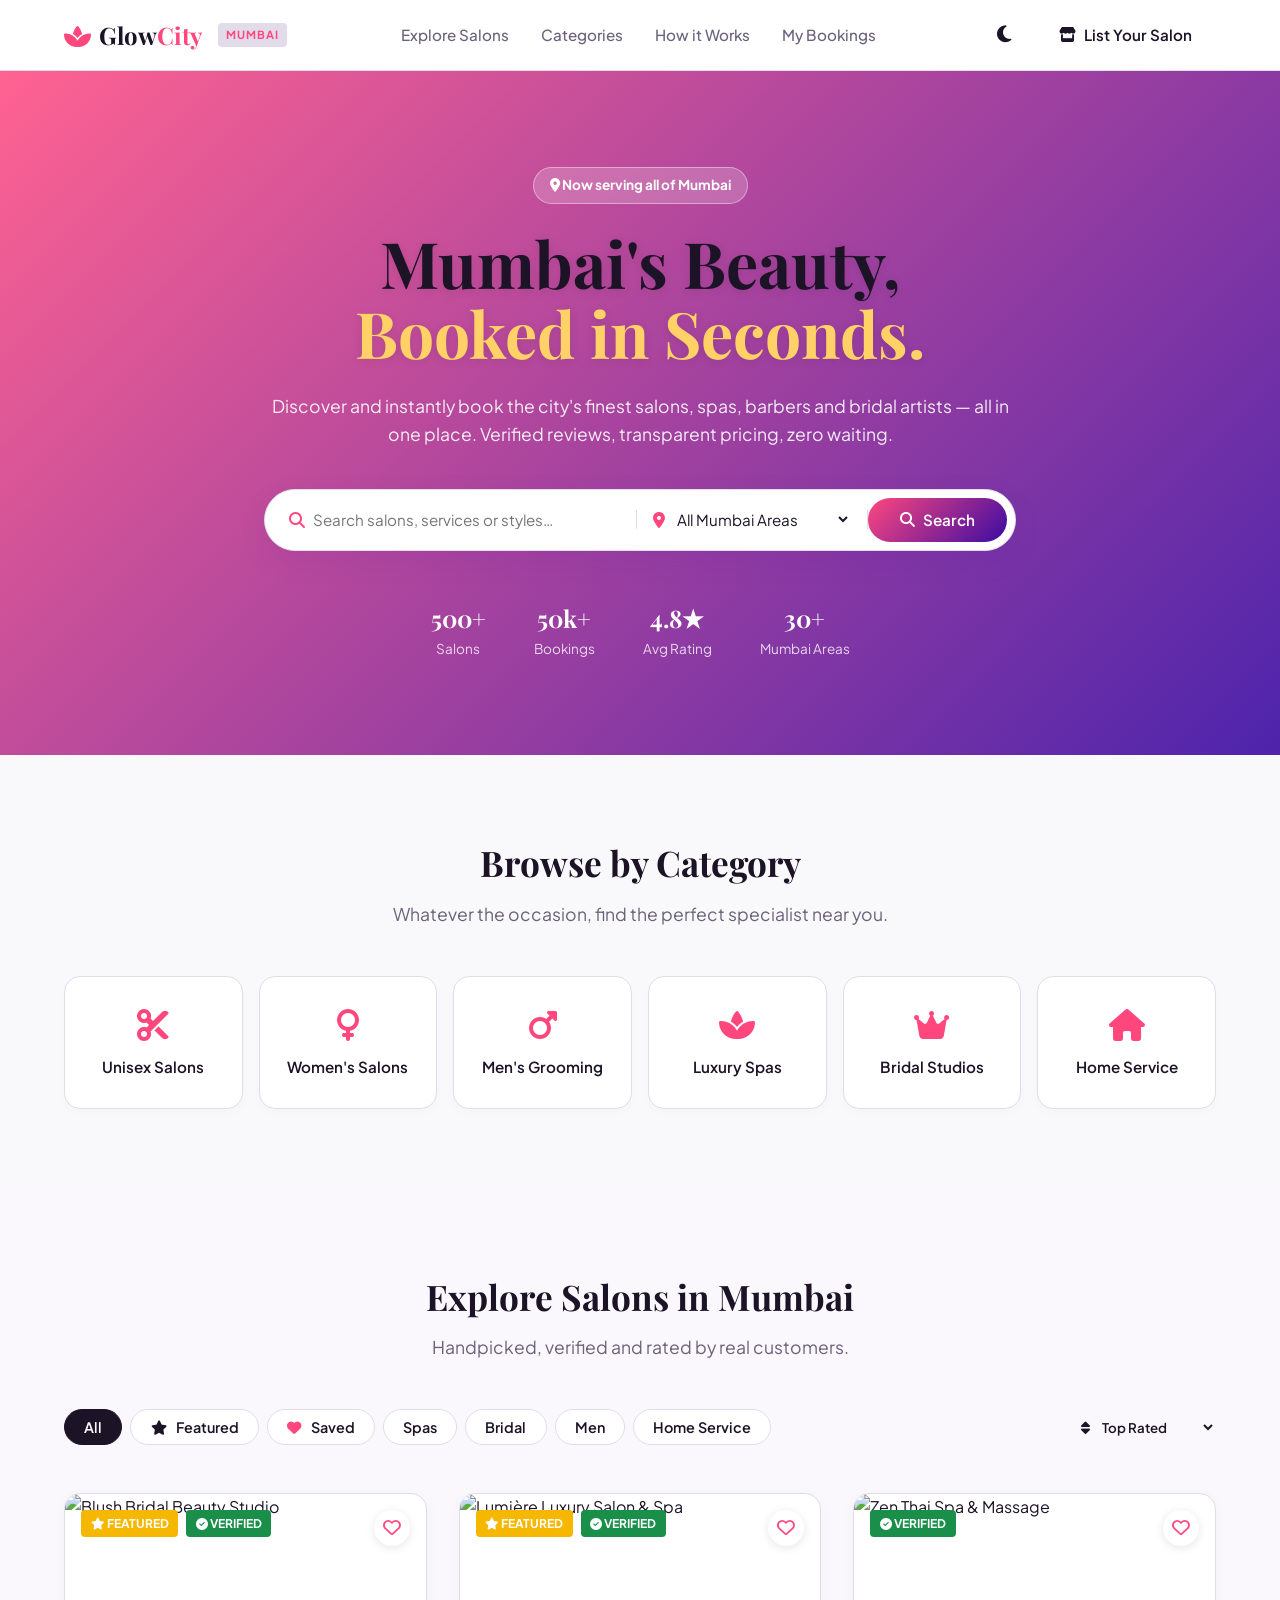
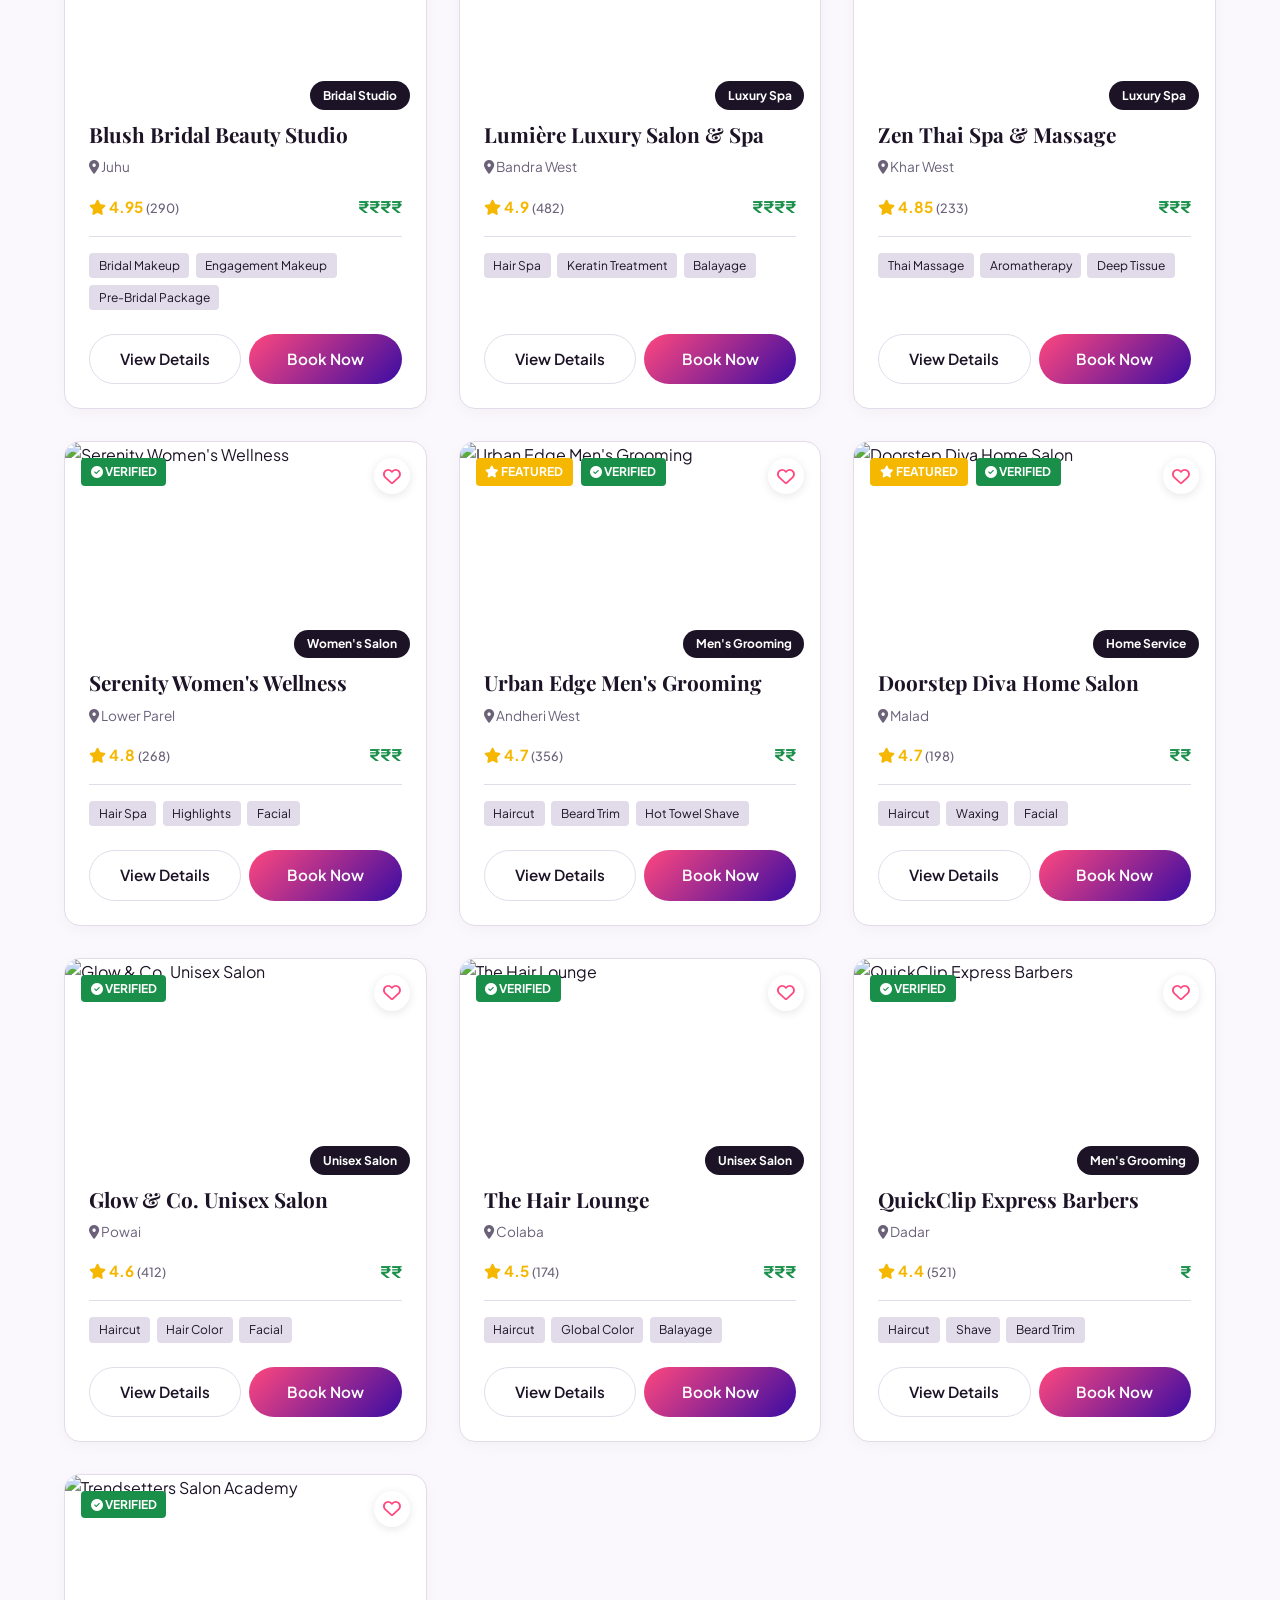
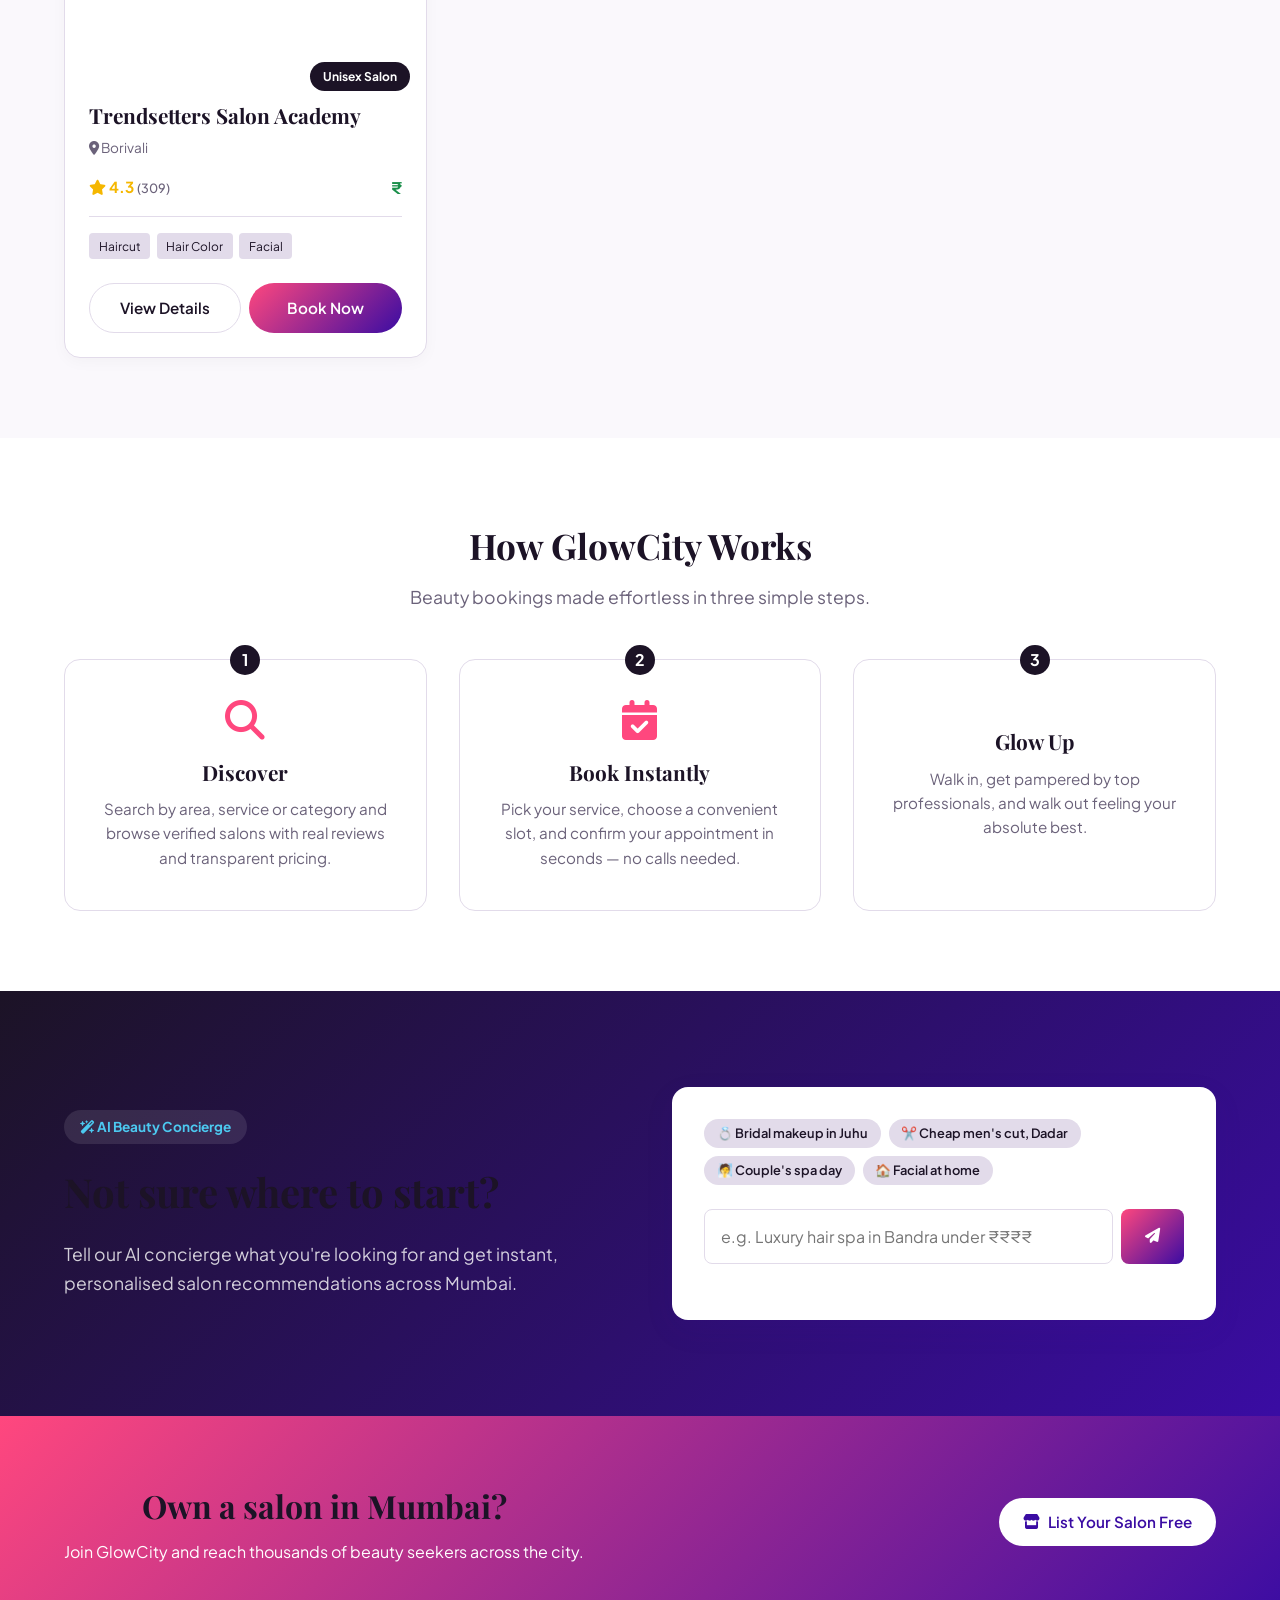
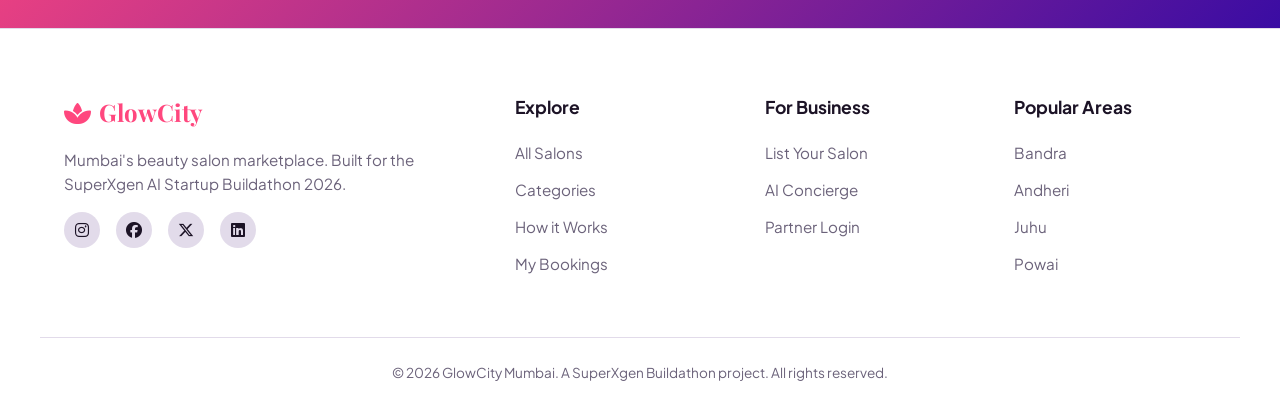
==== index.html @ b407e211 "Finalizing dark mode and layout fixes" ====
<!DOCTYPE html>
<html lang="en">
<head>
<meta charset="UTF-8">
<meta name="viewport" content="width=device-width, initial-scale=1.0">
<title>GlowCity Mumbai — Book Mumbai's Best Salons & Spas Online</title>
<meta name="description" content="GlowCity is Mumbai's premier beauty salon marketplace. Discover, compare and book top-rated salons, spas, barbers and bridal studios across the city. Instant booking, verified reviews.">
<link rel="preconnect" href="https://fonts.googleapis.com">
<link href="https://fonts.googleapis.com/css2?family=Plus+Jakarta+Sans:wght@400;500;600;700;800&family=Playfair+Display:wght@600;700&display=swap" rel="stylesheet">
<link rel="stylesheet" href="https://cdn.jsdelivr.net/npm/@fortawesome/fontawesome-free@6.5.1/css/all.min.css">
<link rel="stylesheet" href="css/style.css?v=2">
<script>
  // 1. Instantly add the dark class to the <html> tag before the body exists
  if (localStorage.getItem('glowcity_theme') === 'dark') {
    document.documentElement.classList.add('dark-mode');
  }
</script>
<style>
  /* 2. Force the background instantly and completely disable the fade animation on initial load */
  html.dark-mode, html.dark-mode body {
    background-color: #121212 !important;
    color: #f5f5f5 !important;
    transition: none !important; 
  }
</style>
</head>
<body>
<header class="site-header" id="top">
  <div class="container header-inner">
    <a href="index.html" class="brand" aria-label="GlowCity Mumbai Home">
      <span class="brand-icon"><i class="fas fa-spa"></i></span>
      <span class="brand-text">Glow<span>City</span></span>
      <span class="brand-city">Mumbai</span>
    </a>
    <nav class="main-nav" aria-label="Main navigation">
      <a href="#salons">Explore Salons</a>
      <a href="#categories">Categories</a>
      <a href="#how">How it Works</a>
      <a href="bookings.html">My Bookings</a>
    </nav>
    <div class="header-actions">
      <button id="darkModeToggle" class="btn btn-ghost" aria-label="Toggle Dark Mode" style="font-size: 1.2rem; padding: 0.5rem;">
        <i class="fas fa-moon"></i>
      </button>
      
      <a href="list-salon.html" class="btn btn-ghost"><i class="fas fa-store"></i> List Your Salon</a>
      <button class="nav-toggle" id="navToggle" aria-label="Toggle menu"><i class="fas fa-bars"></i></button>
    </div>
  </div>
  <nav class="mobile-nav" id="mobileNav" aria-label="Mobile navigation">
    <a href="#salons">Explore Salons</a>
    <a href="#categories">Categories</a>
    <a href="#how">How it Works</a>
    <a href="bookings.html">My Bookings</a>
    <a href="list-salon.html" class="mobile-cta"><i class="fas fa-store"></i> List Your Salon</a>
  </nav>
</header>

<section class="hero" id="hero-section">
  <div class="hero-overlay"></div>
  <div class="container hero-content">
    <div class="hero-badge"><i class="fas fa-location-dot"></i> Now serving all of Mumbai</div>
    <h1 class="hero-title">Mumbai's Beauty,<br><span class="accent">Booked in Seconds.</span></h1>
    <p class="hero-sub">Discover and instantly book the city's finest salons, spas, barbers and bridal artists — all in one place. Verified reviews, transparent pricing, zero waiting.</p>

    <div class="search-bar" role="search">
      <div class="search-field">
        <i class="fas fa-magnifying-glass"></i>
        <input type="text" id="searchInput" placeholder="Search salons, services or styles…" aria-label="Search">
      </div>
      <div class="search-field search-area">
        <i class="fas fa-location-dot"></i>
        <select id="areaFilter" aria-label="Filter by area">
          <option value="">All Mumbai Areas</option>
        </select>
      </div>
      <button class="btn btn-primary search-btn" id="searchBtn"><i class="fas fa-magnifying-glass"></i> Search</button>
    </div>

    <div class="hero-stats">
      <div><strong id="statSalons">500+</strong><span>Salons</span></div>
      <div><strong>50k+</strong><span>Bookings</span></div>
      <div><strong>4.8★</strong><span>Avg Rating</span></div>
      <div><strong>30+</strong><span>Mumbai Areas</span></div>
    </div>
  </div>
</section>

<section class="section" id="categories">
  <div class="container">
    <div class="section-head">
      <h2>Browse by Category</h2>
      <p>Whatever the occasion, find the perfect specialist near you.</p>
    </div>
    <div class="category-grid" id="categoryGrid">
      <button class="category-card" data-cat="Unisex Salon"><i class="fas fa-scissors"></i><span>Unisex Salons</span></button>
      <button class="category-card" data-cat="Women's Salon"><i class="fas fa-venus"></i><span>Women's Salons</span></button>
      <button class="category-card" data-cat="Men's Grooming"><i class="fas fa-mars"></i><span>Men's Grooming</span></button>
      <button class="category-card" data-cat="Luxury Spa"><i class="fas fa-spa"></i><span>Luxury Spas</span></button>
      <button class="category-card" data-cat="Bridal Studio"><i class="fas fa-crown"></i><span>Bridal Studios</span></button>
      <button class="category-card" data-cat="Home Service"><i class="fas fa-house"></i><span>Home Service</span></button>
    </div>
  </div>
</section>

<section class="section section-alt" id="salons">
  <div class="container">
    <div class="section-head">
      <h2>Explore Salons in Mumbai</h2>
      <p>Handpicked, verified and rated by real customers.</p>
    </div>

    <div class="filter-bar" id="filterBar">
      <button class="chip active" data-filter="all">All</button>
      <button class="chip" data-filter="featured"><i class="fas fa-star"></i> Featured</button>
      <button class="chip" data-filter="favorites"><i class="fas fa-heart"></i> Saved</button>
      <button class="chip" data-filter="Luxury Spa">Spas</button>
      <button class="chip" data-filter="Bridal Studio">Bridal</button>
      <button class="chip" data-filter="Men's Grooming">Men</button>
      <button class="chip" data-filter="Home Service">Home Service</button>
      <div class="sort-wrap">
        <label for="sortSelect"><i class="fas fa-sort"></i></label>
        <select id="sortSelect" aria-label="Sort salons">
          <option value="rating">Top Rated</option>
          <option value="reviews">Most Reviewed</option>
          <option value="name">Name A–Z</option>
        </select>
      </div>
    </div>

    <div class="salon-grid" id="salonGrid" aria-live="polite">
      </div>
    <div class="empty-state" id="emptyState" hidden>
      <i class="fas fa-face-frown"></i>
      <p>No salons match your search. Try a different filter.</p>
    </div>
  </div>
</section>

<section class="section" id="how">
  <div class="container">
    <div class="section-head">
      <h2>How GlowCity Works</h2>
      <p>Beauty bookings made effortless in three simple steps.</p>
    </div>
    <div class="steps-grid">
      <article class="step-card">
        <span class="step-num">1</span>
        <i class="fas fa-magnifying-glass"></i>
        <h3>Discover</h3>
        <p>Search by area, service or category and browse verified salons with real reviews and transparent pricing.</p>
      </article>
      <article class="step-card">
        <span class="step-num">2</span>
        <i class="fas fa-calendar-check"></i>
        <h3>Book Instantly</h3>
        <p>Pick your service, choose a convenient slot, and confirm your appointment in seconds — no calls needed.</p>
      </article>
      <article class="step-card">
        <span class="step-num">3</span>
        <i class="fas fa-sparkles"></i>
        <h3>Glow Up</h3>
        <p>Walk in, get pampered by top professionals, and walk out feeling your absolute best.</p>
      </article>
    </div>
  </div>
</section>

<section class="section section-ai" id="ai-concierge">
  <div class="container ai-inner">
    <div class="ai-copy">
      <span class="ai-tag"><i class="fas fa-wand-magic-sparkles"></i> AI Beauty Concierge</span>
      <h2>Not sure where to start?</h2>
      <p>Tell our AI concierge what you're looking for and get instant, personalised salon recommendations across Mumbai.</p>
    </div>
    <div class="ai-box">
      <div class="ai-chips">
        <button data-q="I need a bridal makeup artist in Juhu">💍 Bridal makeup in Juhu</button>
        <button data-q="Affordable men's haircut near Dadar">✂️ Cheap men's cut, Dadar</button>
        <button data-q="Relaxing spa for couples">🧖 Couple's spa day</button>
        <button data-q="Home salon service for facial">🏠 Facial at home</button>
      </div>
      <div class="ai-inputline">
        <input type="text" id="aiInput" placeholder="e.g. Luxury hair spa in Bandra under ₹₹₹₹">
        <button id="aiAsk" class="btn btn-primary"><i class="fas fa-paper-plane"></i></button>
      </div>
      <div class="ai-result" id="aiResult" hidden></div>
    </div>
  </div>
</section>

<section class="cta-band">
  <div class="container cta-inner">
    <div>
      <h2>Own a salon in Mumbai?</h2>
      <p>Join GlowCity and reach thousands of beauty seekers across the city.</p>
    </div>
    <a href="list-salon.html" class="btn btn-light"><i class="fas fa-store"></i> List Your Salon Free</a>
  </div>
</section>

<footer class="site-footer">
  <div class="container footer-grid">
    <div class="footer-brand">
      <a href="index.html" class="brand">
        <span class="brand-icon"><i class="fas fa-spa"></i></span>
        <span class="brand-text">Glow<span>City</span></span>
      </a>
      <p>Mumbai's beauty salon marketplace. Built for the SuperXgen AI Startup Buildathon 2026.</p>
      <div class="socials">
        <a href="#" aria-label="Instagram"><i class="fab fa-instagram"></i></a>
        <a href="#" aria-label="Facebook"><i class="fab fa-facebook"></i></a>
        <a href="#" aria-label="Twitter"><i class="fab fa-x-twitter"></i></a>
        <a href="#" aria-label="LinkedIn"><i class="fab fa-linkedin"></i></a>
      </div>
    </div>
    <div class="footer-col">
      <h4>Explore</h4>
      <a href="#salons">All Salons</a>
      <a href="#categories">Categories</a>
      <a href="#how">How it Works</a>
      <a href="bookings.html">My Bookings</a>
    </div>
    <div class="footer-col">
      <h4>For Business</h4>
      <a href="list-salon.html">List Your Salon</a>
      <a href="#ai-concierge">AI Concierge</a>
      <a href="#">Partner Login</a>
    </div>
    <div class="footer-col">
      <h4>Popular Areas</h4>
      <a href="#salons">Bandra</a>
      <a href="#salons">Andheri</a>
      <a href="#salons">Juhu</a>
      <a href="#salons">Powai</a>
    </div>
  </div>
  <div class="container footer-bottom">
    <p>© 2026 GlowCity Mumbai. A SuperXgen Buildathon project. All rights reserved.</p>
  </div>
</footer>

<button class="back-to-top" id="backToTop" aria-label="Back to top"><i class="fas fa-arrow-up"></i></button>

<script src="js/data.js"></script>
<script src="js/main.js"></script>
</body>
</html>
---- css/style.css ----
/* ============ BASE STYLES & VARIABLES ============ */
:root {
  --bg: #ffffff;
  --surface: #ffffff;
  --ink: #1c1326;
  --muted: #6b627a;
  --line: #e2dbea;
  --rose: #ff477e;
  --rose-dark: #d81b60;
  --plum: #3a0ca3;
  --plum-2: #4cc9f0;
  --gold: #f5b700;
  --radius: 16px;
  --radius-sm: 8px;
  --shadow: 0 10px 30px rgba(58,12,163,0.08);
  --grad: linear-gradient(135deg, var(--rose), var(--plum));
}

* { margin: 0; padding: 0; box-sizing: border-box; }

body {
  font-family: 'Plus Jakarta Sans', sans-serif;
  color: var(--ink);
  background-color: var(--bg);
  line-height: 1.6;
  transition: background-color 0.3s ease, color 0.3s ease;
}

a { text-decoration: none; color: inherit; }
button { font-family: inherit; border: none; background: none; cursor: pointer; }
.container { max-width: 1200px; margin: 0 auto; padding: 0 1.5rem; }

/* ============ BUTTONS & BADGES ============ */
.btn {
  display: inline-flex; align-items: center; gap: 0.5rem;
  padding: 0.75rem 1.5rem; border-radius: 999px; font-weight: 600;
  font-size: 0.95rem; transition: 0.2s;
}
.btn-primary { background: var(--grad); color: white; }
.btn-primary:hover { box-shadow: 0 4px 15px rgba(255, 71, 126, 0.3); transform: translateY(-2px); }
.btn-outline { border: 1px solid var(--line); color: var(--ink); }
.btn-outline:hover { border-color: var(--rose); color: var(--rose); }
.btn-ghost { color: var(--ink); }
.btn-ghost:hover { color: var(--rose); }
.btn-light { background: white; color: var(--plum); }

.badge {
  padding: 0.25rem 0.6rem; border-radius: 4px; font-size: 0.75rem; font-weight: 700; text-transform: uppercase;
}
.badge-featured { background: var(--gold); color: #fff; }
.badge-verified { background: #1a8f4a; color: #fff; }

/* ============ HEADER ============ */
.site-header {
  position: sticky; top: 0; background: var(--surface); z-index: 100;
  border-bottom: 1px solid var(--line);
}
.header-inner { display: flex; align-items: center; justify-content: space-between; height: 70px; }
.brand { display: flex; align-items: center; gap: 0.5rem; font-family: 'Playfair Display', serif; font-size: 1.5rem; font-weight: 700; }
.brand-icon { color: var(--rose); }
.brand span { color: var(--rose); }
.brand-city { font-family: 'Plus Jakarta Sans', sans-serif; font-size: 0.7rem; background: var(--line); padding: 0.2rem 0.5rem; border-radius: 4px; letter-spacing: 1px; text-transform: uppercase; margin-left: 0.5rem; }
.main-nav { display: flex; gap: 2rem; font-weight: 500; font-size: 0.95rem; }
.main-nav a:hover { color: var(--rose); }
.header-actions { display: flex; align-items: center; gap: 1rem; }
.nav-toggle { display: none; font-size: 1.5rem; color: var(--ink); }
.mobile-nav { display: none; flex-direction: column; background: var(--surface); padding: 1rem; border-bottom: 1px solid var(--line); position: absolute; width: 100%; top: 70px; left: 0; box-shadow: var(--shadow); }
.mobile-nav.open { display: flex; }
.mobile-nav a { padding: 1rem; border-bottom: 1px solid var(--line); font-weight: 600; }

/* ============ HERO ============ */
/* ============ HERO ============ */
.hero { 
  position: relative; 
  padding: 6rem 0; 
  text-align: center; 
  /* Your new custom background image */
  background: url('https://images.unsplash.com/photo-1633681926022-84c23e8cb2d6?w=1400&q=80') center/cover no-repeat; 
  overflow: hidden; 
  color: #ffffff; 
}

.hero-overlay { 
  position: absolute; 
  inset: 0; 
  /* The exact purple & pink gradient overlay */
  background: linear-gradient(135deg, rgba(255, 71, 126, 0.85), rgba(58, 12, 163, 0.9)); 
}

.hero-content { position: relative; z-index: 2; max-width: 800px; margin: 0 auto; }
.hero-badge { display: inline-block; background: rgba(255,255,255,0.2); color: #ffffff; padding: 0.4rem 1rem; border-radius: 999px; font-size: 0.85rem; font-weight: 700; margin-bottom: 1.5rem; border: 1px solid rgba(255,255,255,0.4); }
.hero-title { font-family: 'Playfair Display', serif; font-size: clamp(2.5rem, 5vw, 4rem); line-height: 1.1; margin-bottom: 1.5rem; text-shadow: 0 2px 10px rgba(0,0,0,0.1); }
.hero-title .accent { color: #ffd166; } /* Swapped to a soft gold to pop against purple */
.hero-sub { font-size: 1.1rem; color: rgba(255, 255, 255, 0.9); margin-bottom: 2.5rem; }

/* Search Bar */
.search-bar {
  display: flex; background: var(--bg); border: 1px solid var(--line); padding: 0.5rem; border-radius: 999px;
  box-shadow: var(--shadow); margin-bottom: 3rem; align-items: center; color: var(--ink);
}
.search-field { display: flex; align-items: center; flex: 1; padding: 0 1rem; gap: 0.5rem; border-right: 1px solid var(--line); }
.search-field i { color: var(--rose); }
.search-field input, .search-field select { width: 100%; border: none; outline: none; background: transparent; font-family: inherit; font-size: 0.95rem; color: var(--ink); }
.search-btn { border-radius: 999px; padding: 0.8rem 2rem; }
.search-area { flex: 0.6; }

.hero-stats { display: flex; justify-content: center; gap: 3rem; flex-wrap: wrap; }
.hero-stats div { display: flex; flex-direction: column; align-items: center; }
.hero-stats strong { font-size: 1.5rem; font-family: 'Playfair Display', serif; }
.hero-stats span { font-size: 0.85rem; color: rgba(255, 255, 255, 0.8); }

/* ============ SECTIONS & GRIDS ============ */
.section { padding: 5rem 0; }
.section-alt { background: #faf8fc; }
.section-head { text-align: center; margin-bottom: 3rem; }
.section-head h2 { font-family: 'Playfair Display', serif; font-size: 2.2rem; margin-bottom: 0.5rem; }
.section-head p { color: var(--muted); font-size: 1.1rem; }

/* Categories */
.category-grid { display: grid; grid-template-columns: repeat(auto-fit, minmax(150px, 1fr)); gap: 1rem; }
.category-card { background: var(--surface); border: 1px solid var(--line); padding: 2rem 1rem; border-radius: var(--radius); display: flex; flex-direction: column; align-items: center; gap: 1rem; transition: 0.2s; box-shadow: 0 4px 10px rgba(0,0,0,0.02); }
.category-card:hover { border-color: var(--rose); transform: translateY(-5px); color: var(--rose); }
.category-card i { font-size: 2rem; color: var(--rose); }
.category-card span { font-weight: 600; font-size: 0.95rem; }

/* Filter Bar */
.filter-bar { display: flex; gap: 0.5rem; overflow-x: auto; padding-bottom: 1rem; margin-bottom: 2rem; align-items: center; }
.filter-bar::-webkit-scrollbar { display: none; }
.chip { padding: 0.5rem 1.2rem; border-radius: 999px; background: var(--surface); border: 1px solid var(--line); font-size: 0.9rem; font-weight: 600; white-space: nowrap; transition: 0.2s; color: var(--ink); }
.chip:hover { border-color: var(--rose); }
.chip.active { background: var(--ink); color: #fff; border-color: var(--ink); }
.chip i { margin-right: 0.4rem; }
.chip[data-filter="favorites"] i { color: var(--rose); }
.sort-wrap { margin-left: auto; display: flex; align-items: center; gap: 0.5rem; font-size: 0.9rem; font-weight: 600; }
.sort-wrap select { border: none; background: transparent; font-family: inherit; font-weight: inherit; outline: none; cursor: pointer; color: var(--ink); }

/* Salon Cards */
.salon-grid { display: grid; grid-template-columns: repeat(auto-fill, minmax(320px, 1fr)); gap: 2rem; }
.salon-card { background: var(--surface); border: 1px solid var(--line); border-radius: var(--radius); overflow: hidden; transition: 0.3s; box-shadow: 0 4px 15px rgba(0,0,0,0.03); display: flex; flex-direction: column; }
.salon-card:hover { box-shadow: var(--shadow); transform: translateY(-5px); }
.salon-media { position: relative; height: 200px; }
.salon-media img { width: 100%; height: 100%; object-fit: cover; }
.salon-badges { position: absolute; top: 1rem; left: 1rem; display: flex; gap: 0.5rem; }
.salon-fav { position: absolute; top: 1rem; right: 1rem; background: #fff; width: 36px; height: 36px; border-radius: 50%; display: grid; place-items: center; color: var(--rose); font-size: 1.1rem; box-shadow: 0 2px 10px rgba(0,0,0,0.1); }
.salon-cat { position: absolute; bottom: -1rem; right: 1rem; background: var(--ink); color: #fff; padding: 0.3rem 0.8rem; border-radius: 999px; font-size: 0.75rem; font-weight: 700; z-index: 2; }
.salon-body { padding: 1.5rem; flex: 1; display: flex; flex-direction: column; }
.salon-name { font-family: 'Playfair Display', serif; font-size: 1.3rem; margin-bottom: 0.3rem; }
.salon-loc { color: var(--muted); font-size: 0.85rem; margin-bottom: 1rem; }
.salon-meta { display: flex; justify-content: space-between; align-items: center; padding-bottom: 1rem; border-bottom: 1px solid var(--line); margin-bottom: 1rem; }
.salon-rating { color: var(--gold); font-weight: 700; font-size: 0.95rem; }
.salon-price { font-weight: 700; color: #1a8f4a; }
.salon-services { display: flex; flex-wrap: wrap; gap: 0.4rem; margin-bottom: 1.5rem; }
.salon-services span { font-size: 0.75rem; background: var(--line); padding: 0.2rem 0.6rem; border-radius: 4px; color: var(--ink); }
.salon-foot { margin-top: auto; display: grid; grid-template-columns: 1fr 1fr; gap: 0.5rem; }

.empty-state { text-align: center; padding: 4rem 1rem; color: var(--muted); grid-column: 1 / -1; }
.empty-state i { font-size: 3rem; margin-bottom: 1rem; color: var(--line); }

/* How it Works */
.steps-grid { display: grid; grid-template-columns: repeat(auto-fit, minmax(250px, 1fr)); gap: 2rem; counter-reset: steps; }
.step-card { background: var(--surface); padding: 2.5rem 2rem; border-radius: var(--radius); text-align: center; border: 1px solid var(--line); position: relative; }
.step-num { position: absolute; top: -15px; left: 50%; transform: translateX(-50%); width: 30px; height: 30px; background: var(--ink); color: #fff; border-radius: 50%; display: grid; place-items: center; font-weight: 700; }
.step-card i { font-size: 2.5rem; color: var(--rose); margin-bottom: 1rem; }
.step-card h3 { font-family: 'Playfair Display', serif; font-size: 1.3rem; margin-bottom: 0.5rem; }
.step-card p { color: var(--muted); font-size: 0.95rem; }

/* AI Concierge */
.section-ai { background: linear-gradient(135deg, #1c1326, #3a0ca3); color: #fff; padding: 6rem 0; }
.ai-inner { display: grid; grid-template-columns: 1fr 1fr; gap: 4rem; align-items: center; }
.ai-tag { display: inline-block; background: rgba(255,255,255,0.1); padding: 0.4rem 1rem; border-radius: 999px; font-size: 0.85rem; font-weight: 700; margin-bottom: 1rem; color: var(--plum-2); }
.ai-copy h2 { font-family: 'Playfair Display', serif; font-size: 2.5rem; margin-bottom: 1rem; }
.ai-copy p { font-size: 1.1rem; color: rgba(255,255,255,0.8); }
.ai-box { background: var(--surface); padding: 2rem; border-radius: var(--radius); color: var(--ink); box-shadow: var(--shadow); }
.ai-chips { display: flex; flex-wrap: wrap; gap: 0.5rem; margin-bottom: 1.5rem; }
.ai-chips button { background: var(--line); padding: 0.4rem 0.8rem; border-radius: 999px; font-size: 0.8rem; font-weight: 600; color: var(--ink); transition: 0.2s; }
.ai-chips button:hover { background: var(--rose); color: #fff; }
.ai-inputline { display: flex; gap: 0.5rem; margin-bottom: 1.5rem; }
.ai-inputline input { flex: 1; padding: 1rem; border: 1px solid var(--line); border-radius: var(--radius-sm); font-family: inherit; font-size: 1rem; outline: none; background: var(--bg); color: var(--ink); }
.ai-inputline input:focus { border-color: var(--rose); }
.ai-inputline button { padding: 0 1.5rem; border-radius: var(--radius-sm); }
.ai-result { background: #f8f9fa; border: 1px solid var(--line); border-radius: var(--radius-sm); padding: 1rem; }
.ai-result h4 { color: var(--plum); margin-bottom: 1rem; font-size: 0.95rem; }
.ai-rec { display: flex; gap: 1rem; align-items: center; padding: 0.8rem 0; border-bottom: 1px solid var(--line); }
.ai-rec:last-child { border: none; padding-bottom: 0; }
.ai-rec img { width: 50px; height: 50px; border-radius: 8px; object-fit: cover; }
.ai-rec-info { flex: 1; display: flex; flex-direction: column; }
.ai-rec-info strong { font-size: 0.95rem; }
.ai-rec-info small { color: var(--muted); font-size: 0.8rem; }
.ai-rec a { font-size: 0.85rem; font-weight: 700; color: var(--rose); }

/* CTA Band & Footer */
.cta-band { background: var(--grad); padding: 4rem 0; color: #fff; text-align: center; }
.cta-inner { display: flex; flex-wrap: wrap; justify-content: space-between; align-items: center; gap: 2rem; }
.cta-inner h2 { font-family: 'Playfair Display', serif; font-size: 2rem; margin-bottom: 0.5rem; }
.site-footer { background: var(--surface); padding-top: 4rem; border-top: 1px solid var(--line); }
.footer-grid { display: grid; grid-template-columns: 2fr 1fr 1fr 1fr; gap: 3rem; margin-bottom: 3rem; }
.footer-brand p { color: var(--muted); margin: 1rem 0; font-size: 0.95rem; }
.socials { display: flex; gap: 1rem; }
.socials a { width: 36px; height: 36px; background: var(--line); display: grid; place-items: center; border-radius: 50%; color: var(--ink); transition: 0.2s; }
.socials a:hover { background: var(--rose); color: #fff; }
.footer-col h4 { font-size: 1.1rem; margin-bottom: 1.2rem; }
.footer-col a { display: block; color: var(--muted); margin-bottom: 0.8rem; font-size: 0.95rem; transition: 0.2s; }
.footer-col a:hover { color: var(--rose); transform: translateX(5px); }
.footer-bottom { padding: 1.5rem 0; border-top: 1px solid var(--line); text-align: center; color: var(--muted); font-size: 0.85rem; }

.back-to-top { position: fixed; bottom: 2rem; right: 2rem; width: 45px; height: 45px; background: var(--ink); color: #fff; border-radius: 50%; display: grid; place-items: center; z-index: 99; opacity: 0; pointer-events: none; transition: 0.3s; transform: translateY(20px); }
.back-to-top.show { opacity: 1; pointer-events: auto; transform: translateY(0); }

/* Responsive */
@media (max-width: 900px) {
  .search-bar { flex-direction: column; border-radius: var(--radius); padding: 1rem; gap: 1rem; }
  .search-field { border-right: none; border-bottom: 1px solid var(--line); padding-bottom: 1rem; width: 100%; }
  .search-btn { width: 100%; }
  .ai-inner { grid-template-columns: 1fr; }
  .footer-grid { grid-template-columns: 1fr 1fr; }
}
@media (max-width: 768px) {
  .main-nav { display: none; }
  .nav-toggle { display: block; }
  .header-actions .btn-ghost:not(#darkModeToggle) { display: none; }
  .footer-grid { grid-template-columns: 1fr; }
}

/* ============ DARK MODE THEME ============ */
body.dark-mode {
  --bg: #121212;
  --surface: #1e1e1e;
  --ink: #f5f5f5;
  --muted: #a0a0a0;
  --line: #333333;
  background-color: var(--bg);
  color: var(--ink);
}

body.dark-mode .detail-card,
body.dark-mode .booking-card,
body.dark-mode .salon-card,
body.dark-mode .modal-card,
body.dark-mode .step-card,
body.dark-mode .category-card {
  background-color: var(--surface);
  border-color: var(--line);
}

body.dark-mode .site-header {
  background-color: var(--bg);
  border-bottom: 1px solid var(--line);
}

body.dark-mode input,
body.dark-mode select,
body.dark-mode textarea {
  background-color: #2a2a2a;
  color: #fff;
  border-color: var(--line);
}

body.dark-mode .chip {
  background-color: #2a2a2a;
  color: #e0e0e0;
}

body.dark-mode .site-footer {
  background-color: #0d0d0d;
  border-top: 1px solid var(--line);
}

body.dark-mode .ai-result {
  background-color: #2a2a2a;
}

/* Keep search bar inputs transparent in dark mode */
body.dark-mode .search-bar input,
body.dark-mode .search-bar select {
  background-color: transparent;
}

/* Fix Category Cards text color in dark mode */
body.dark-mode .category-card {
  color: var(--ink);
}

body.dark-mode .category-card:hover {
  color: var(--rose); /* Keeps your awesome pink hover effect! */
}

/* Fix the bright white background on the alternating section */
body.dark-mode .section-alt {
  background-color: #161616; 
}

/* =========================================
   DARK MODE FIXES FOR NUMBERS & BOOKING CARDS
   ========================================= */

/* 1. Fix the step numbers in "How it Works" */
body.dark-mode .step-num {
  color: #121212 !important; /* Forces the number to be dark so it is visible on the light circle */
}

/* 2. Force all cards on the Bookings and Salon pages to turn dark */
body.dark-mode .stat-card,
body.dark-mode .booking-card,
body.dark-mode .detail-card,
body.dark-mode .form-card,
body.dark-mode .review-card,
body.dark-mode .modal-content {
  background-color: #1e1e1e !important;
  border-color: #333333 !important;
  color: #f5f5f5 !important;
}

/* 3. Ensure all headings and text inside those cards are clearly visible */
body.dark-mode .stat-card h3,
body.dark-mode .stat-card strong,
body.dark-mode .booking-card h3,
body.dark-mode .booking-card p,
body.dark-mode .detail-card h2,
body.dark-mode .detail-card h3 {
  color: #ffffff !important;
}

/* =========================================
   BULLETPROOF DARK MODE FOR ALL CARDS
   ========================================= */
body.dark-mode .stat-card,
body.dark-mode .booking-card,
body.dark-mode .booking-item,
body.dark-mode .dashboard-card,
body.dark-mode .detail-card,
body.dark-mode .salon-card {
  background-color: #1e1e1e !important;
  border-color: #333333 !important;
  color: #ffffff !important;
}

/* Force all text inside those cards to be white */
body.dark-mode .stat-card *,
body.dark-mode .booking-card *,
body.dark-mode .booking-item *,
body.dark-mode .dashboard-card * {
  color: #ffffff !important;
}

/* Fix the text color inside the circular numbers on the Homepage */
body.dark-mode .step-num {
  background-color: #f5f5f5 !important;
  color: #121212 !important;
}

/* Perfectly center text and icons inside salon card buttons */
.salon-foot .btn {
  justify-content: center;
  text-align: center;
  width: 100%; /* Ensures they fill their halves of the grid evenly */
}

/* =========================================
   BULLETPROOF LIGHT MODE TEXT COLORS
   ========================================= */
/* Forces all primary text back to dark purple/black when dark mode is OFF */
body:not(.dark-mode) .site-header a,
body:not(.dark-mode) .site-header .brand-text,
body:not(.dark-mode) .salon-name,
body:not(.dark-mode) .section-head h2,
body:not(.dark-mode) .category-card span,
body:not(.dark-mode) .stat-card h3,
body:not(.dark-mode) h1,
body:not(.dark-mode) h2,
body:not(.dark-mode) h3 {
  color: #1c1326 !important;
}

/* Forces secondary text and locations back to grey when dark mode is OFF */
body:not(.dark-mode) .salon-loc,
body:not(.dark-mode) .section-head p,
body:not(.dark-mode) .main-nav a,
body:not(.dark-mode) .stat-card p,
body:not(.dark-mode) .booking-meta {
  color: #6b627a !important;
}

/* Restores the pink hover effect for the header in light mode */
body:not(.dark-mode) .main-nav a:hover {
  color: #ff477e !important;
}
/* =========================================
   DARK MODE HOVER & SELECTION FIXES (CORRECTED)
   ========================================= */

/* 1. Category Cards on Homepage */
body.dark-mode .category-card span,
body.dark-mode .category-card i {
  color: #f5f5f5 !important;
}
body.dark-mode .category-card:hover span,
body.dark-mode .category-card:hover i {
  color: #ff477e !important;
}

/* 2. Services Offered (.svc-item) on Salon Page */
body.dark-mode .svc-item {
  color: #f5f5f5; /* Default white text */
}
body.dark-mode .svc-item:hover,
body.dark-mode .svc-item:hover i {
  color: #ff477e !important; /* Turns pink when hovered */
}

/* 3. Time Slots (.slot) on Booking Form */
body.dark-mode .slot {
  color: #f5f5f5;
}
body.dark-mode .slot:hover,
body.dark-mode .slot.active {
  color: #ff477e !important; /* Turns pink on hover or when selected */
  border-color: #ff477e !important;
}
/* =========================================
   LIGHT MODE FIX FOR SERVICES & TIME SLOTS
   ========================================= */
/* 1. Force text to be dark when Dark Mode is OFF */
body:not(.dark-mode) .svc-item,
body:not(.dark-mode) .slot,
body:not(.dark-mode) .amenity-list span {
  color: #1c1326 !important; 
}

/* 2. Keep the pink hover/active effects working in Light Mode */
body:not(.dark-mode) .svc-item:hover,
body:not(.dark-mode) .svc-item:hover i,
body:not(.dark-mode) .slot:hover,
body:not(.dark-mode) .slot.active {
  color: #ff477e !important;
  border-color: #ff477e !important;
}

/* =========================================
   LIGHT MODE BACKGROUND FIX
   ========================================= */
/* Forces hardcoded dark sections to become light when Dark Mode is OFF */
body:not(.dark-mode) .bg-dark,
body:not(.dark-mode) #categories {
  background-color: #f9f9fb !important; /* A clean, soft light grey */
}

/* =========================================
   LIGHT MODE FIX: BOOKINGS DASHBOARD
   ========================================= */
/* Force light background when dark mode is OFF */
body:not(.dark-mode) .section.bg-light,
body:not(.dark-mode) .dashboard-container {
  background-color: #f9f9fb !important;
}

/* Force stat cards to light background */
body:not(.dark-mode) .stat-box {
  background-color: #ffffff !important;
  border: 1px solid #e0e0e0 !important;
}

/* Force booking items to light background */
body:not(.dark-mode) .booking-item {
  background-color: #ffffff !important;
  border: 1px solid #e0e0e0 !important;
}

/* Force dark text for readability in Light Mode */
body:not(.dark-mode) .dashboard-header h1,
body:not(.dark-mode) .stat-box h2,
body:not(.dark-mode) .booking-info h3,
body:not(.dark-mode) .list-header h2 {
  color: #1c1326 !important;
}
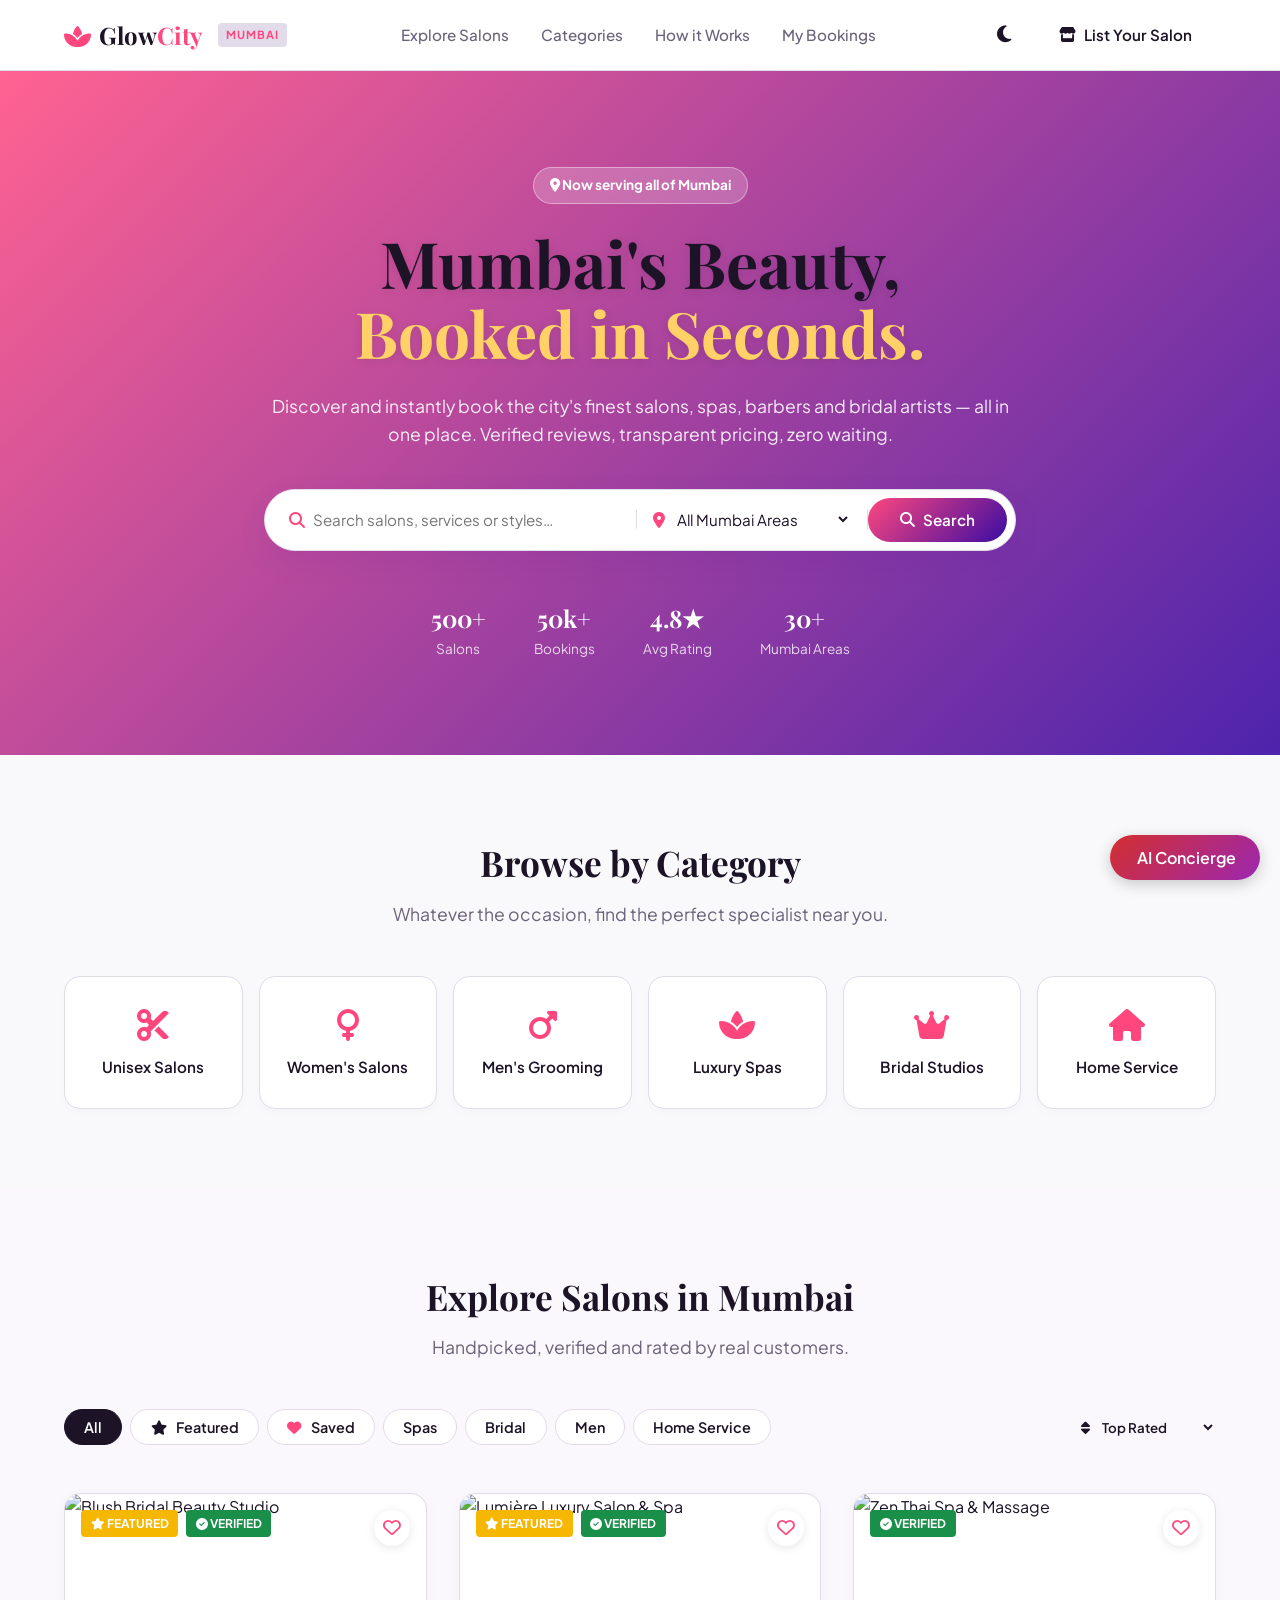
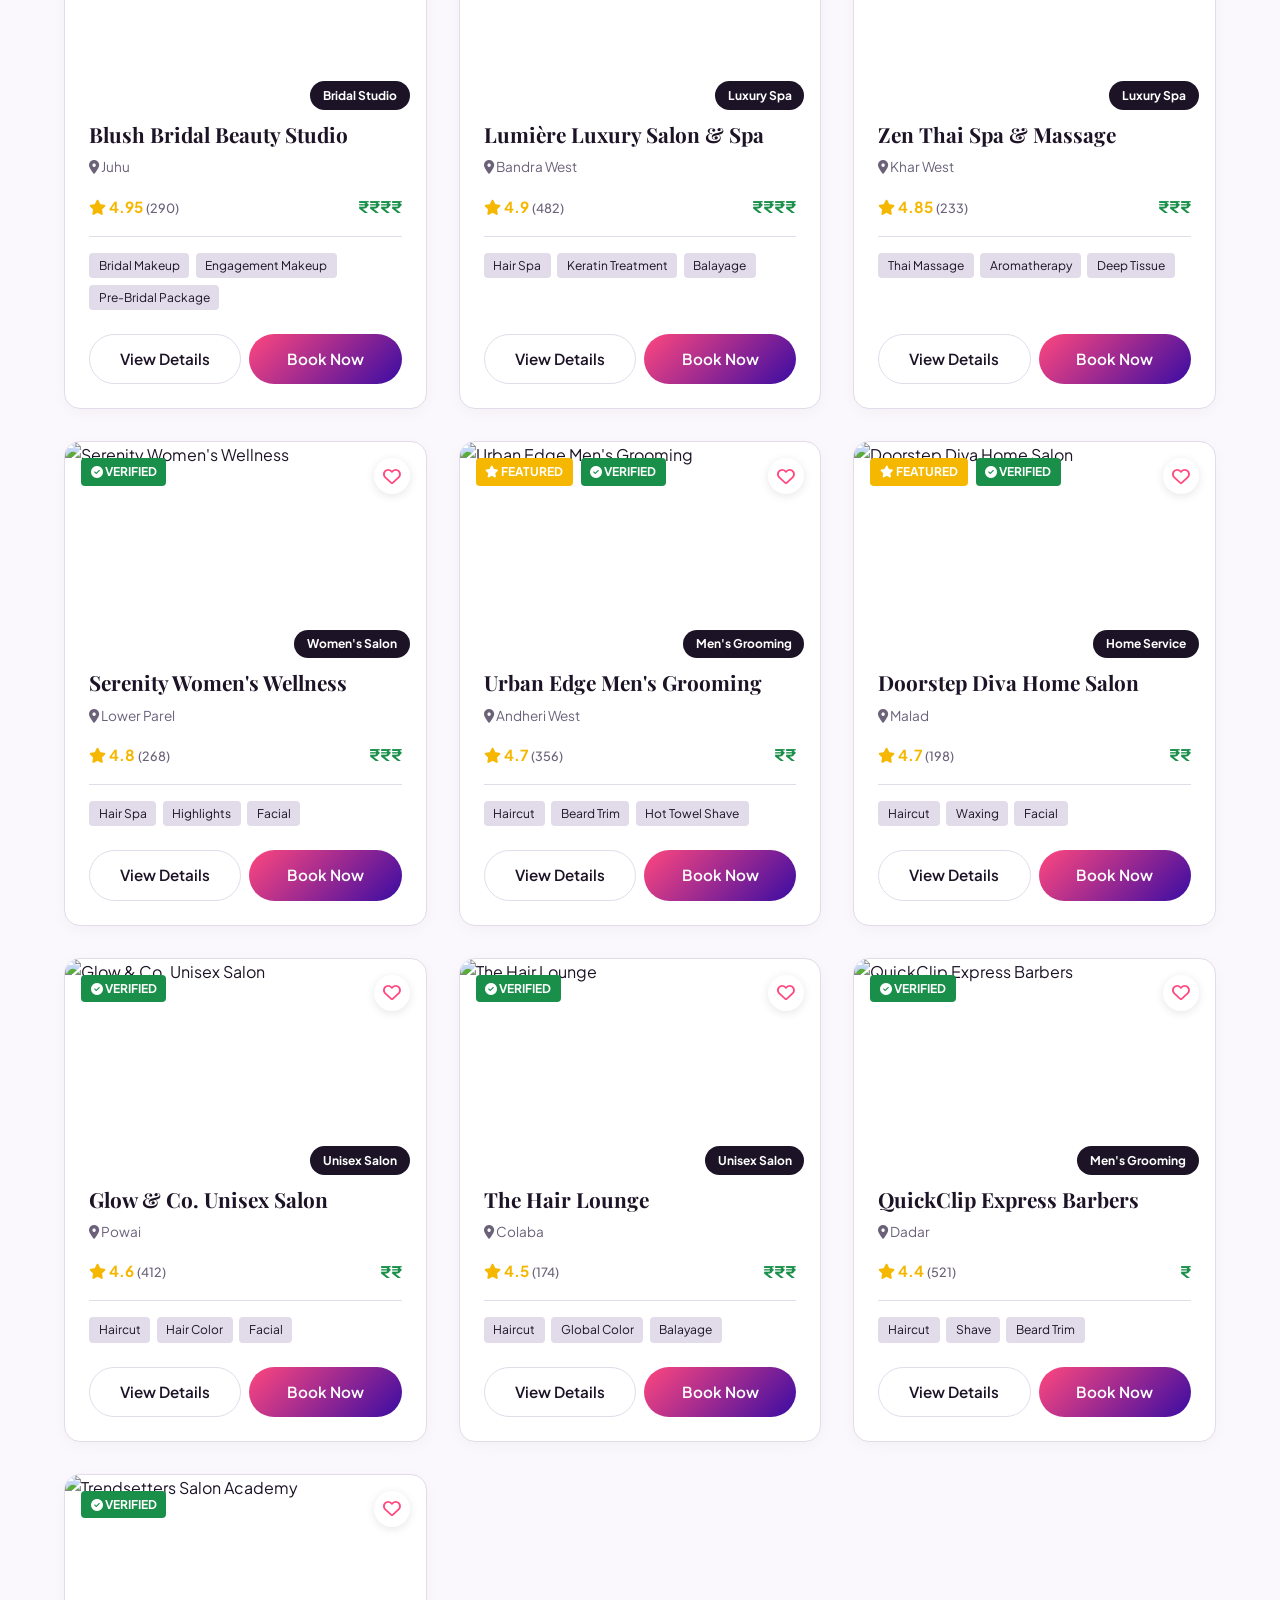
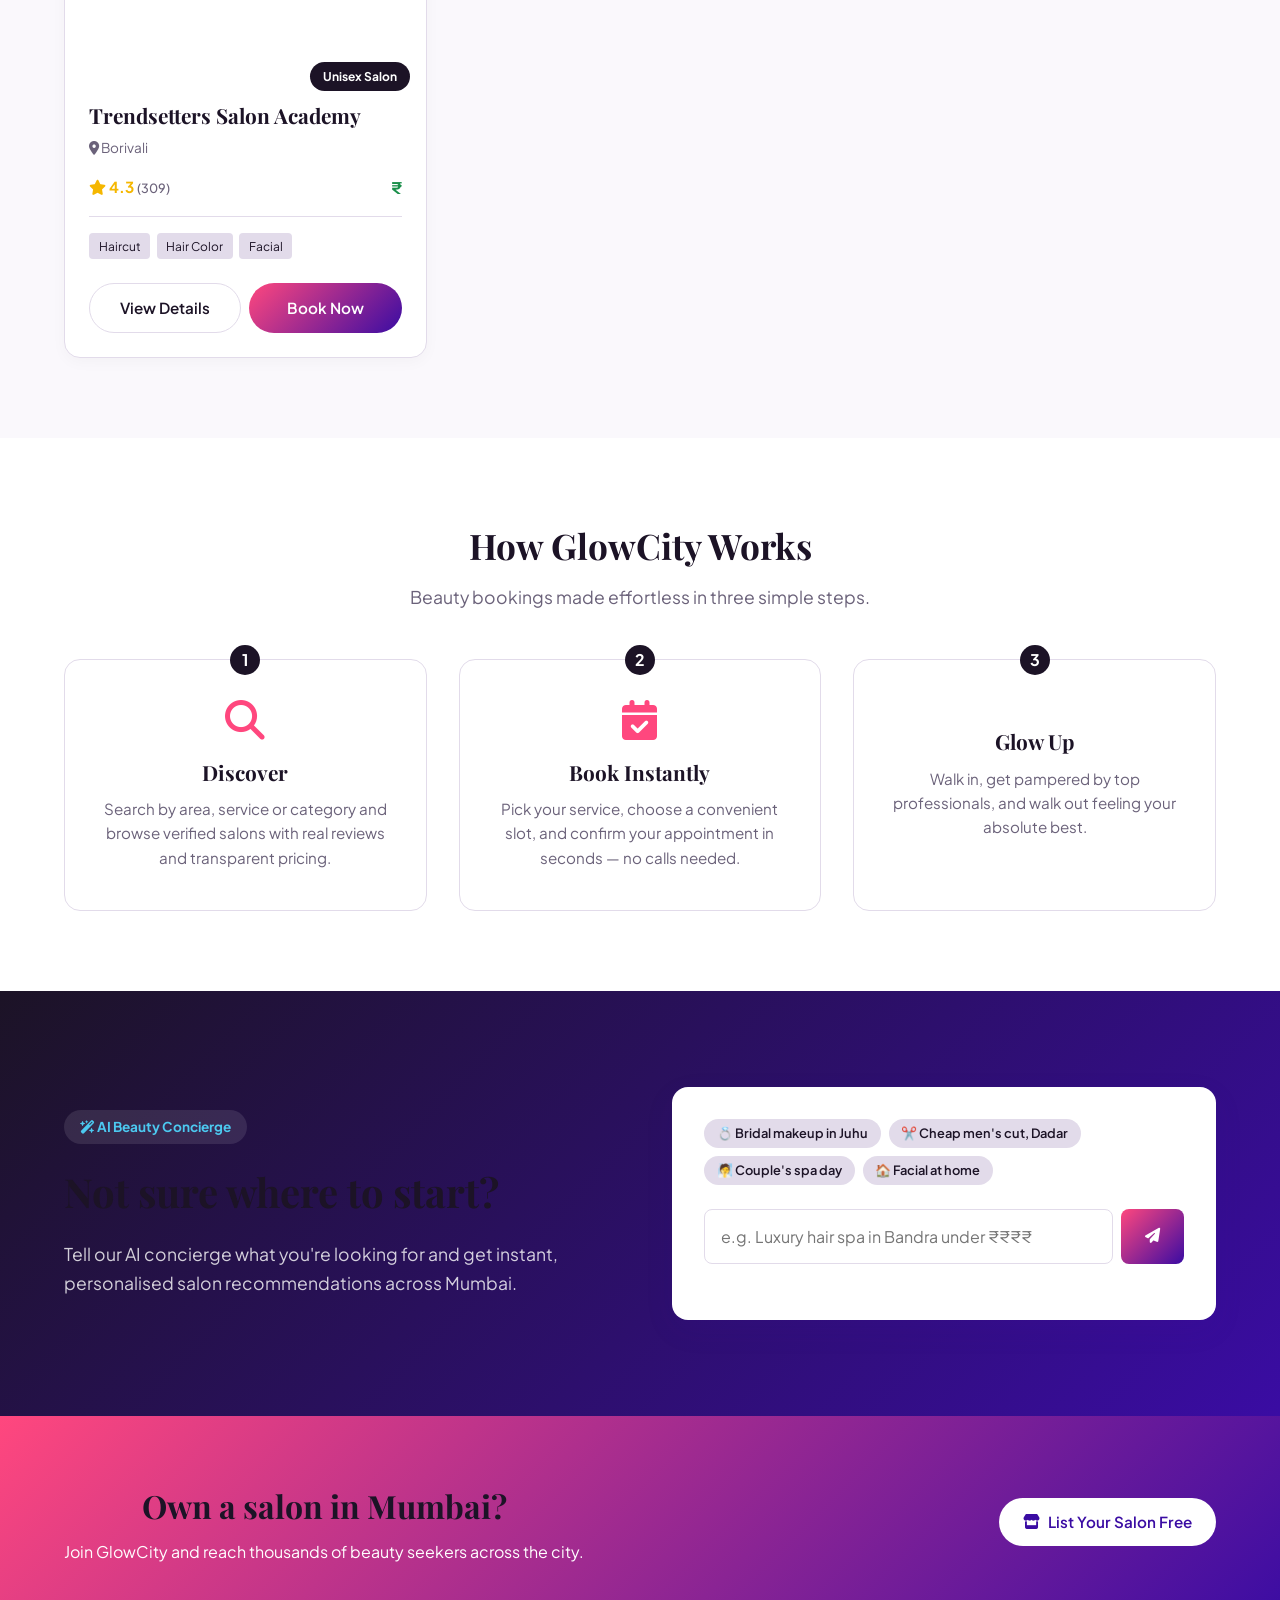
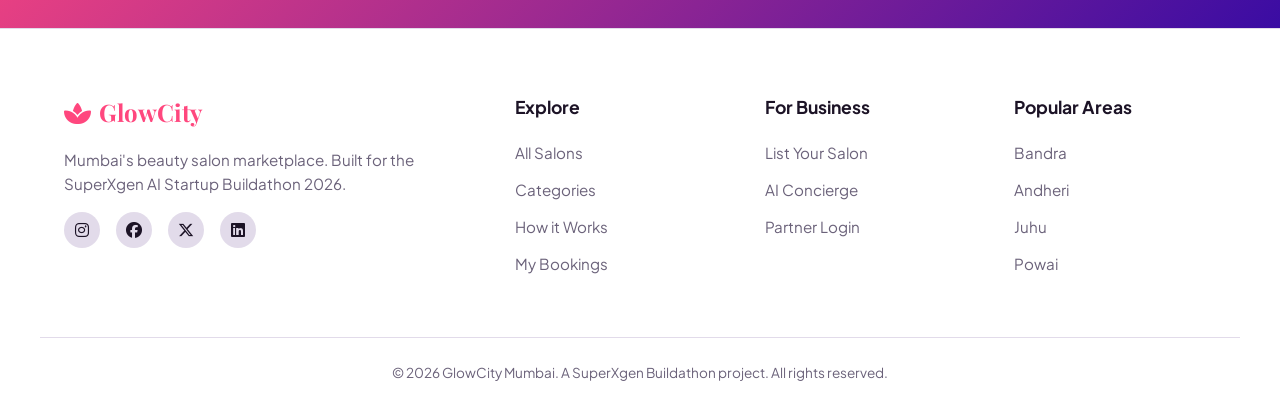
==== commit b0fc50f9: "Final UI adjustments and Gemini AI Concierge integration" ====
--- a/index.html
+++ b/index.html
@@ -244,5 +244,52 @@
 
 <script src="js/data.js"></script>
 <script src="js/main.js"></script>
+<div id="ai-widget" class="ai-widget">
+  <button id="ai-toggle" class="ai-toggle-btn">
+    <i class="fas fa-sparkles"></i> AI Concierge
+  </button>
+  
+  <div id="ai-chat-box" class="ai-chat-box" hidden>
+    <div class="ai-header">
+      <h4><i class="fas fa-magic"></i> GlowCity AI</h4>
+      <button id="ai-close"><i class="fas fa-times"></i></button>
+    </div>
+    <div class="ai-messages" id="ai-messages">
+      <div class="msg ai-msg">Hi! I'm your Mumbai Beauty Concierge. Looking for a salon recommendation or skincare advice?</div>
+    </div>
+    <div class="ai-input-area">
+      <input type="text" id="ai-input" placeholder="Ask me anything...">
+      <button id="ai-send"><i class="fas fa-paper-plane"></i></button>
+    </div>
+  </div>
+</div>
+
+<style>
+/* AI Widget Styling */
+.ai-widget { position: fixed; bottom: 20px; right: 20px; z-index: 1000; font-family: 'Plus Jakarta Sans', sans-serif; }
+.ai-toggle-btn { background: linear-gradient(135deg, #d32f2f, #9c27b0); color: white; border: none; padding: 12px 24px; border-radius: 50px; font-weight: 600; cursor: pointer; box-shadow: 0 4px 15px rgba(0,0,0,0.2); font-size: 1rem; transition: transform 0.2s; }
+.ai-toggle-btn:hover { transform: scale(1.05); }
+.ai-chat-box { width: 320px; background: white; border-radius: 12px; box-shadow: 0 10px 30px rgba(0,0,0,0.15); overflow: hidden; display: flex; flex-direction: column; margin-bottom: 15px; position: absolute; bottom: 50px; right: 0; }
+.ai-chat-box[hidden] { display: none; }
+.ai-header { background: #121212; color: white; padding: 15px; display: flex; justify-content: space-between; align-items: center; }
+.ai-header h4 { margin: 0; font-size: 1rem; font-family: 'Playfair Display', serif; }
+.ai-header button { background: none; border: none; color: white; cursor: pointer; }
+.ai-messages { height: 250px; padding: 15px; overflow-y: auto; background: #f9f9f9; display: flex; flex-direction: column; gap: 10px; }
+.msg { max-width: 80%; padding: 10px 14px; border-radius: 8px; font-size: 0.85rem; line-height: 1.4; }
+.ai-msg { background: #e3f2fd; color: #0d47a1; align-self: flex-start; border-bottom-left-radius: 0; }
+.user-msg { background: #121212; color: white; align-self: flex-end; border-bottom-right-radius: 0; }
+.ai-input-area { display: flex; padding: 10px; background: white; border-top: 1px solid #eee; }
+.ai-input-area input { flex: 1; border: 1px solid #ddd; padding: 10px; border-radius: 20px; outline: none; font-size: 0.85rem; }
+.ai-input-area button { background: none; border: none; color: #d32f2f; font-size: 1.2rem; margin-left: 10px; cursor: pointer; }
+
+/* Dark mode overrides for AI widget */
+body.dark-mode .ai-chat-box { background: #1e1e1e; }
+body.dark-mode .ai-header { background: #000; }
+body.dark-mode .ai-messages { background: #121212; }
+body.dark-mode .ai-msg { background: #2c2c2c; color: #f5f5f5; }
+body.dark-mode .user-msg { background: #9c27b0; color: white; }
+body.dark-mode .ai-input-area { background: #1e1e1e; border-top-color: #333; }
+body.dark-mode .ai-input-area input { background: #2c2c2c; color: white; border-color: #444; }
+</style>
 </body>
 </html>
--- a/css/style.css
+++ b/css/style.css
@@ -203,7 +203,7 @@
 .footer-col a:hover { color: var(--rose); transform: translateX(5px); }
 .footer-bottom { padding: 1.5rem 0; border-top: 1px solid var(--line); text-align: center; color: var(--muted); font-size: 0.85rem; }
 
-.back-to-top { position: fixed; bottom: 2rem; right: 2rem; width: 45px; height: 45px; background: var(--ink); color: #fff; border-radius: 50%; display: grid; place-items: center; z-index: 99; opacity: 0; pointer-events: none; transition: 0.3s; transform: translateY(20px); }
+.back-to-top { position: fixed; bottom: 5.5rem; right: 2rem; width: 45px; height: 45px; background: var(--ink); color: #fff; border-radius: 50%; display: grid; place-items: center; z-index: 99; opacity: 0; pointer-events: none; transition: 0.3s; transform: translateY(20px); }
 .back-to-top.show { opacity: 1; pointer-events: auto; transform: translateY(0); }
 
 /* Responsive */
@@ -471,4 +471,9 @@
 body:not(.dark-mode) .booking-info h3,
 body:not(.dark-mode) .list-header h2 {
   color: #1c1326 !important;
+}
+
+/* Fix the Go Up arrow visibility in dark mode */
+body.dark-mode .back-to-top {
+  color: #121212 !important; /* Forces the arrow icon to be dark */
 }
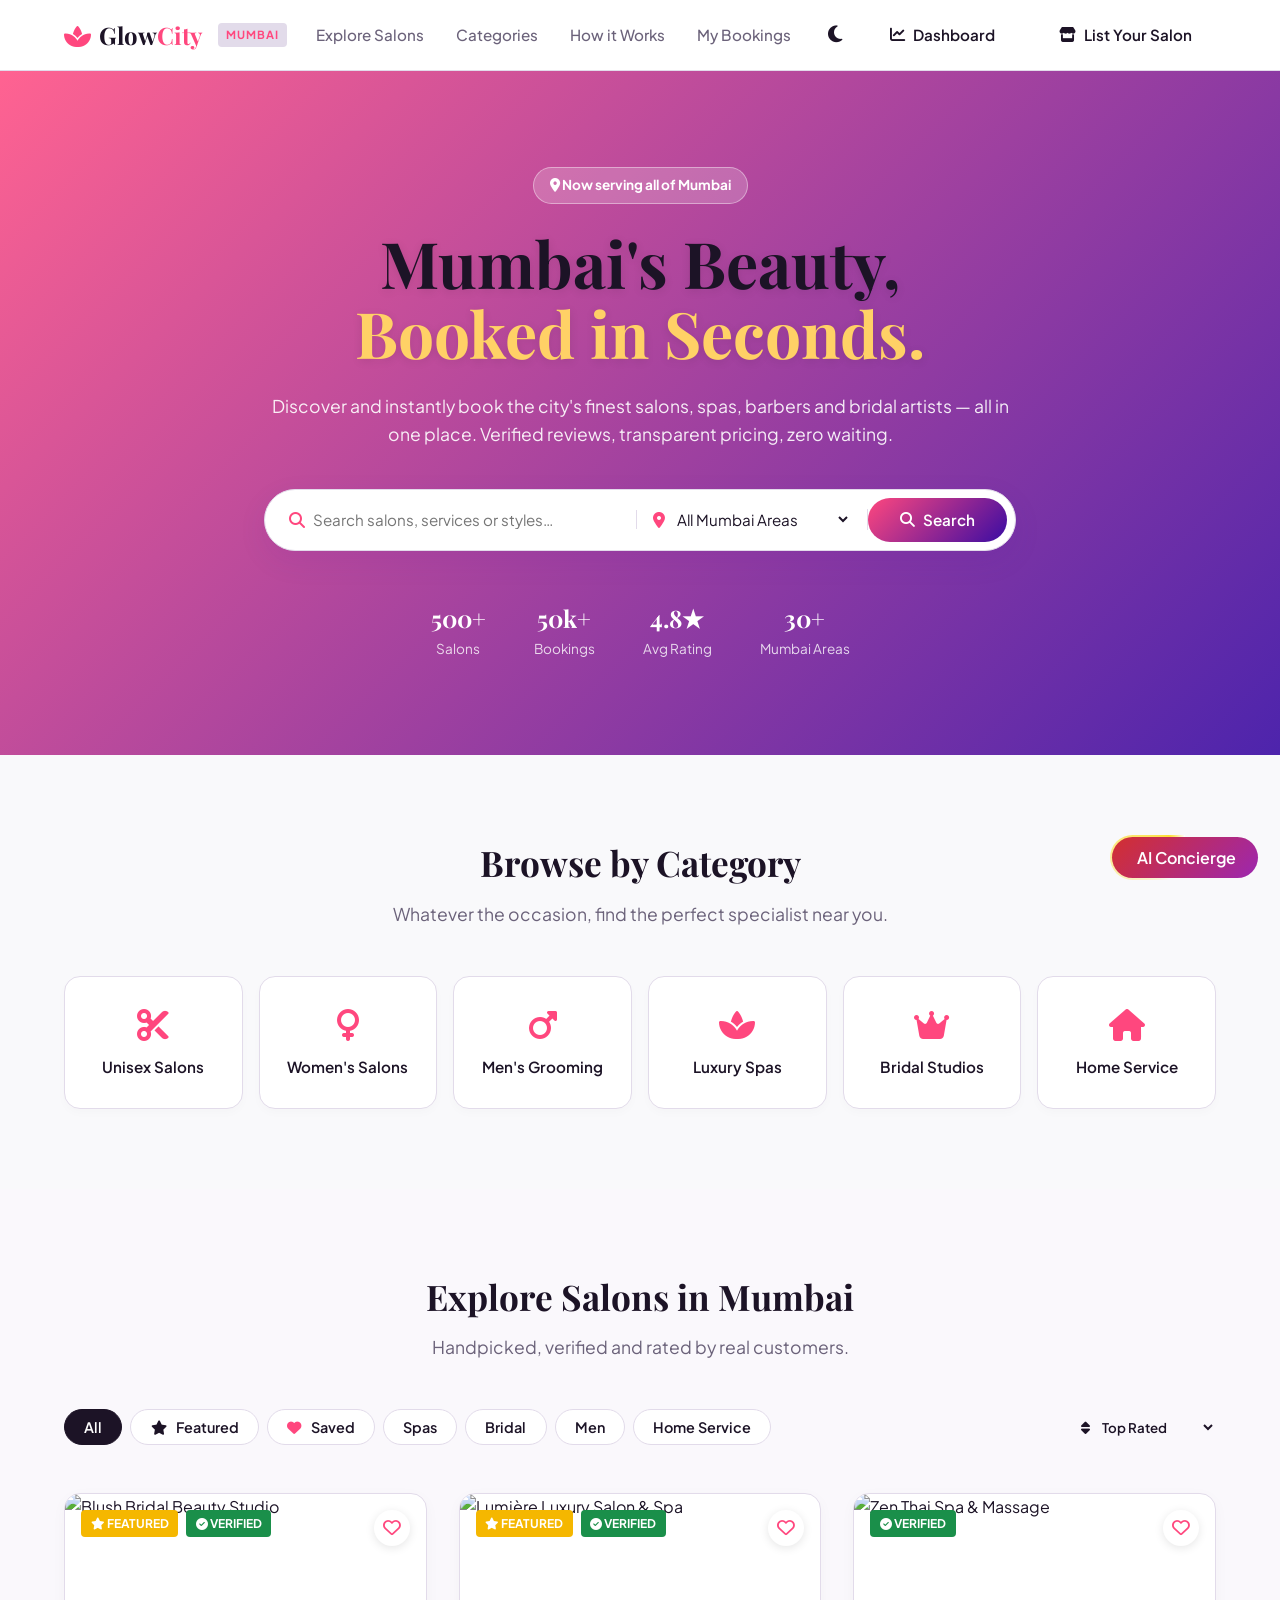
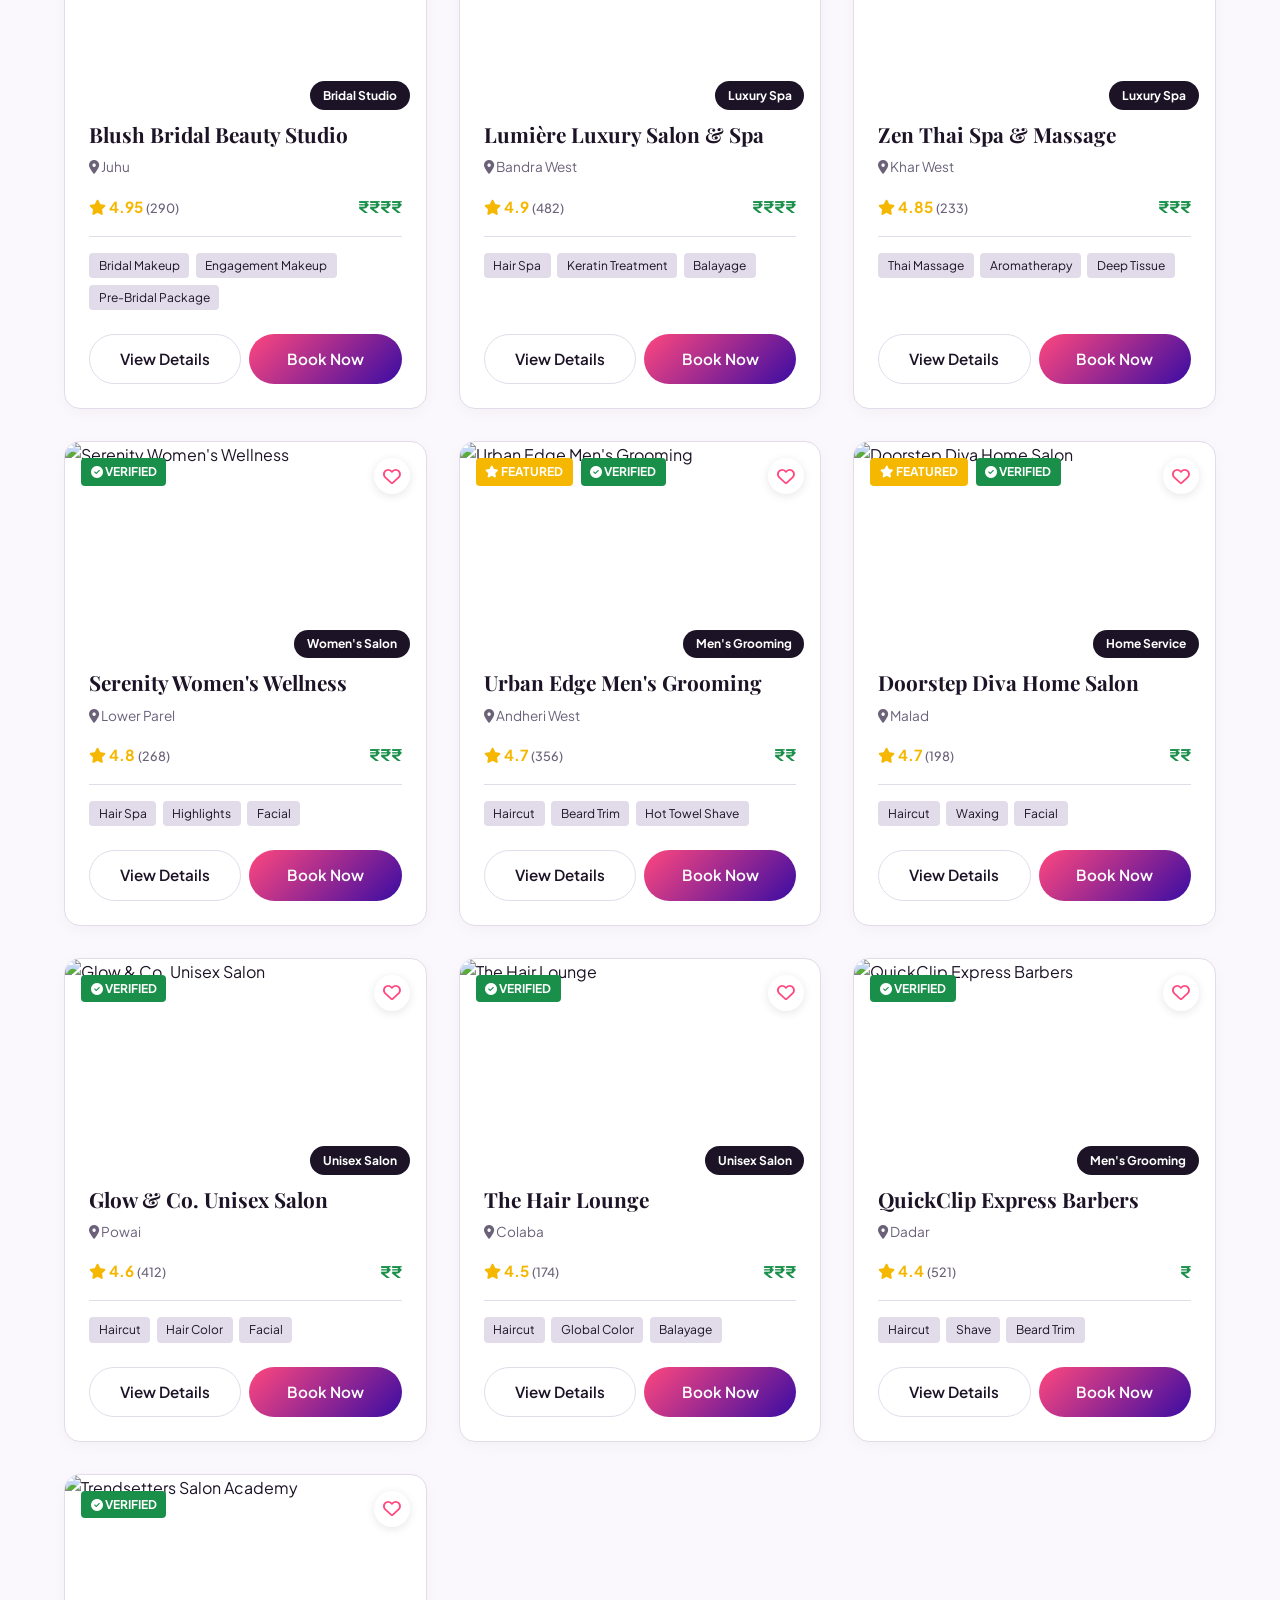
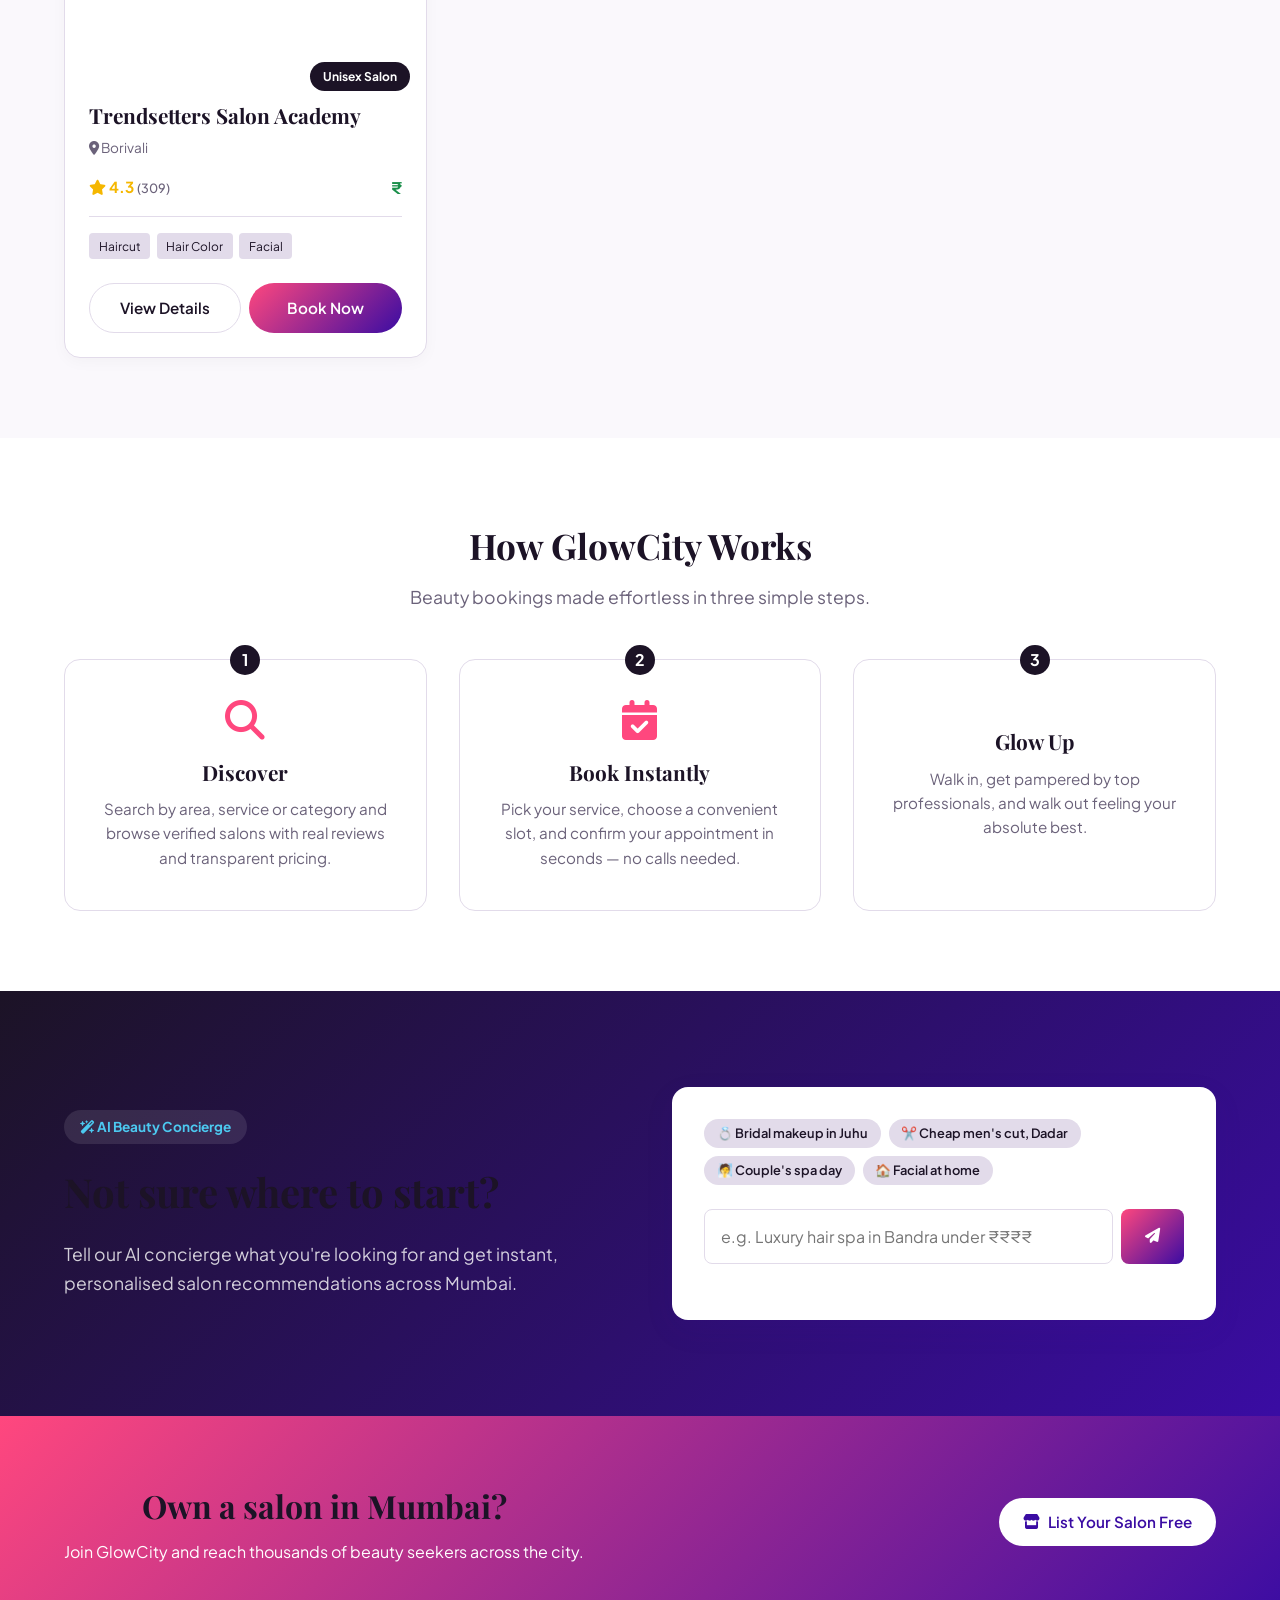
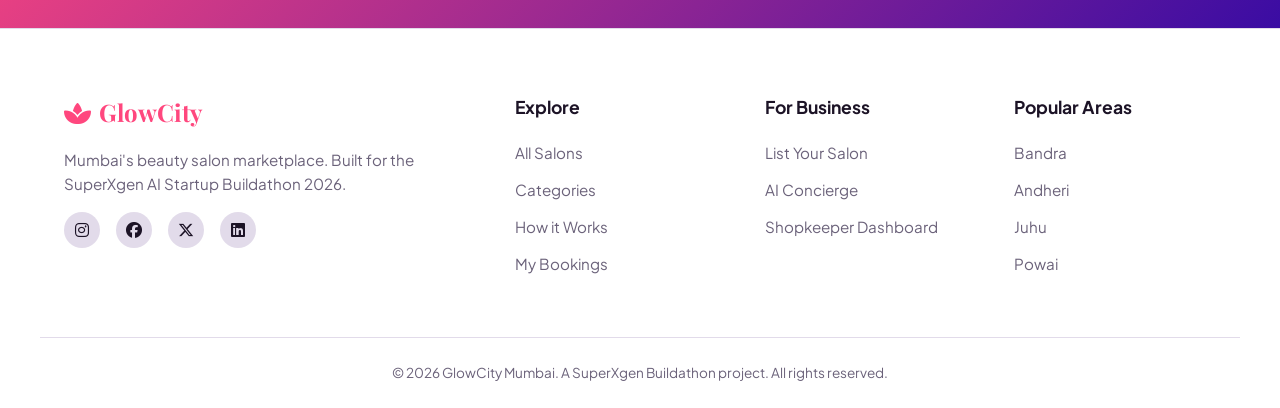
==== commit d676f2fc: "Enhance UI with custom modals, AI animations, and dark mode sync - Fixed dark mode toggle in dashboa" ====
--- a/index.html
+++ b/index.html
@@ -43,6 +43,8 @@
         <i class="fas fa-moon"></i>
       </button>
       
+      <a href="dashboard.html" class="btn btn-ghost"><i class="fas fa-chart-line"></i> Dashboard</a>
+      
       <a href="list-salon.html" class="btn btn-ghost"><i class="fas fa-store"></i> List Your Salon</a>
       <button class="nav-toggle" id="navToggle" aria-label="Toggle menu"><i class="fas fa-bars"></i></button>
     </div>
@@ -52,6 +54,9 @@
     <a href="#categories">Categories</a>
     <a href="#how">How it Works</a>
     <a href="bookings.html">My Bookings</a>
+    
+    <a href="dashboard.html"><i class="fas fa-chart-line"></i> Dashboard</a>
+    
     <a href="list-salon.html" class="mobile-cta"><i class="fas fa-store"></i> List Your Salon</a>
   </nav>
 </header>
@@ -225,7 +230,9 @@
       <h4>For Business</h4>
       <a href="list-salon.html">List Your Salon</a>
       <a href="#ai-concierge">AI Concierge</a>
-      <a href="#">Partner Login</a>
+      
+      <a href="dashboard.html">Shopkeeper Dashboard</a>
+      
     </div>
     <div class="footer-col">
       <h4>Popular Areas</h4>
@@ -267,8 +274,79 @@
 <style>
 /* AI Widget Styling */
 .ai-widget { position: fixed; bottom: 20px; right: 20px; z-index: 1000; font-family: 'Plus Jakarta Sans', sans-serif; }
-.ai-toggle-btn { background: linear-gradient(135deg, #d32f2f, #9c27b0); color: white; border: none; padding: 12px 24px; border-radius: 50px; font-weight: 600; cursor: pointer; box-shadow: 0 4px 15px rgba(0,0,0,0.2); font-size: 1rem; transition: transform 0.2s; }
-.ai-toggle-btn:hover { transform: scale(1.05); }
+/* UPDATED: AI Toggle Button with continuous animation */
+/* 1. BASE BUTTON: Make it a container for the spinning spark */
+/* 1. BASE BUTTON */
+.ai-toggle-btn { 
+  position: relative;
+  color: white; 
+  border: none; 
+  padding: 12px 24px; 
+  border-radius: 50px; 
+  font-weight: 600; 
+  cursor: pointer; 
+  font-size: 1rem; 
+  transition: transform 0.2s; 
+  z-index: 1;
+  overflow: hidden; 
+  background: transparent; 
+  animation: magicPulse 2s infinite; 
+}
+
+/* 2. THE SPARK LINE: A perfectly centered, spinning square */
+.ai-toggle-btn::before {
+  content: '';
+  position: absolute;
+  /* Perfect centering without using transforms */
+  top: 50%;
+  left: 50%;
+  width: 300px; 
+  height: 300px;
+  margin-top: -150px; 
+  margin-left: -150px;
+  /* A sharper comet tail effect */
+  background: conic-gradient(transparent 60%, rgba(255, 215, 0, 0.8) 90%, #ffffff 100%);
+  animation: sparkSpin 2s linear infinite;
+  z-index: -2;
+}
+
+/* 3. THE INNER MASK: Leaves exactly 2px for the spark to shine through */
+.ai-toggle-btn::after {
+  content: '';
+  position: absolute;
+  inset: 2px;
+  background: linear-gradient(135deg, #d32f2f, #9c27b0);
+  border-radius: 50px;
+  z-index: -1;
+}
+
+.ai-toggle-btn:hover { 
+  transform: scale(1.05); 
+  animation: magicPulse 1s infinite; 
+}
+
+/* 4. THE ICON DANCE */
+.ai-toggle-btn i {
+  display: inline-block;
+  animation: sparkleDance 2.5s infinite ease-in-out;
+}
+
+/* --- THE KEYFRAME ANIMATIONS --- */
+@keyframes sparkSpin {
+  0% { transform: rotate(0deg); }
+  100% { transform: rotate(360deg); }
+}
+
+@keyframes magicPulse {
+  0% { box-shadow: 0 0 0 0 rgba(156, 39, 176, 0.7); }
+  70% { box-shadow: 0 0 0 15px rgba(156, 39, 176, 0); }
+  100% { box-shadow: 0 0 0 0 rgba(156, 39, 176, 0); }
+}
+
+@keyframes sparkleDance {
+  0%, 100% { transform: scale(1) rotate(0deg); }
+  50% { transform: scale(1.2) rotate(15deg); color: #ffd700; }
+}
 .ai-chat-box { width: 320px; background: white; border-radius: 12px; box-shadow: 0 10px 30px rgba(0,0,0,0.15); overflow: hidden; display: flex; flex-direction: column; margin-bottom: 15px; position: absolute; bottom: 50px; right: 0; }
 .ai-chat-box[hidden] { display: none; }
 .ai-header { background: #121212; color: white; padding: 15px; display: flex; justify-content: space-between; align-items: center; }
--- a/css/style.css
+++ b/css/style.css
@@ -476,4 +476,9 @@
 /* Fix the Go Up arrow visibility in dark mode */
 body.dark-mode .back-to-top {
   color: #121212 !important; /* Forces the arrow icon to be dark */
+}
+/* --- DARK MODE FIXES --- */
+body.dark-mode .salon-cat {
+    color: #121212 !important; /* Forces the text to stay dark */
+    font-weight: 700; /* Makes it slightly bolder so it pops */
 }
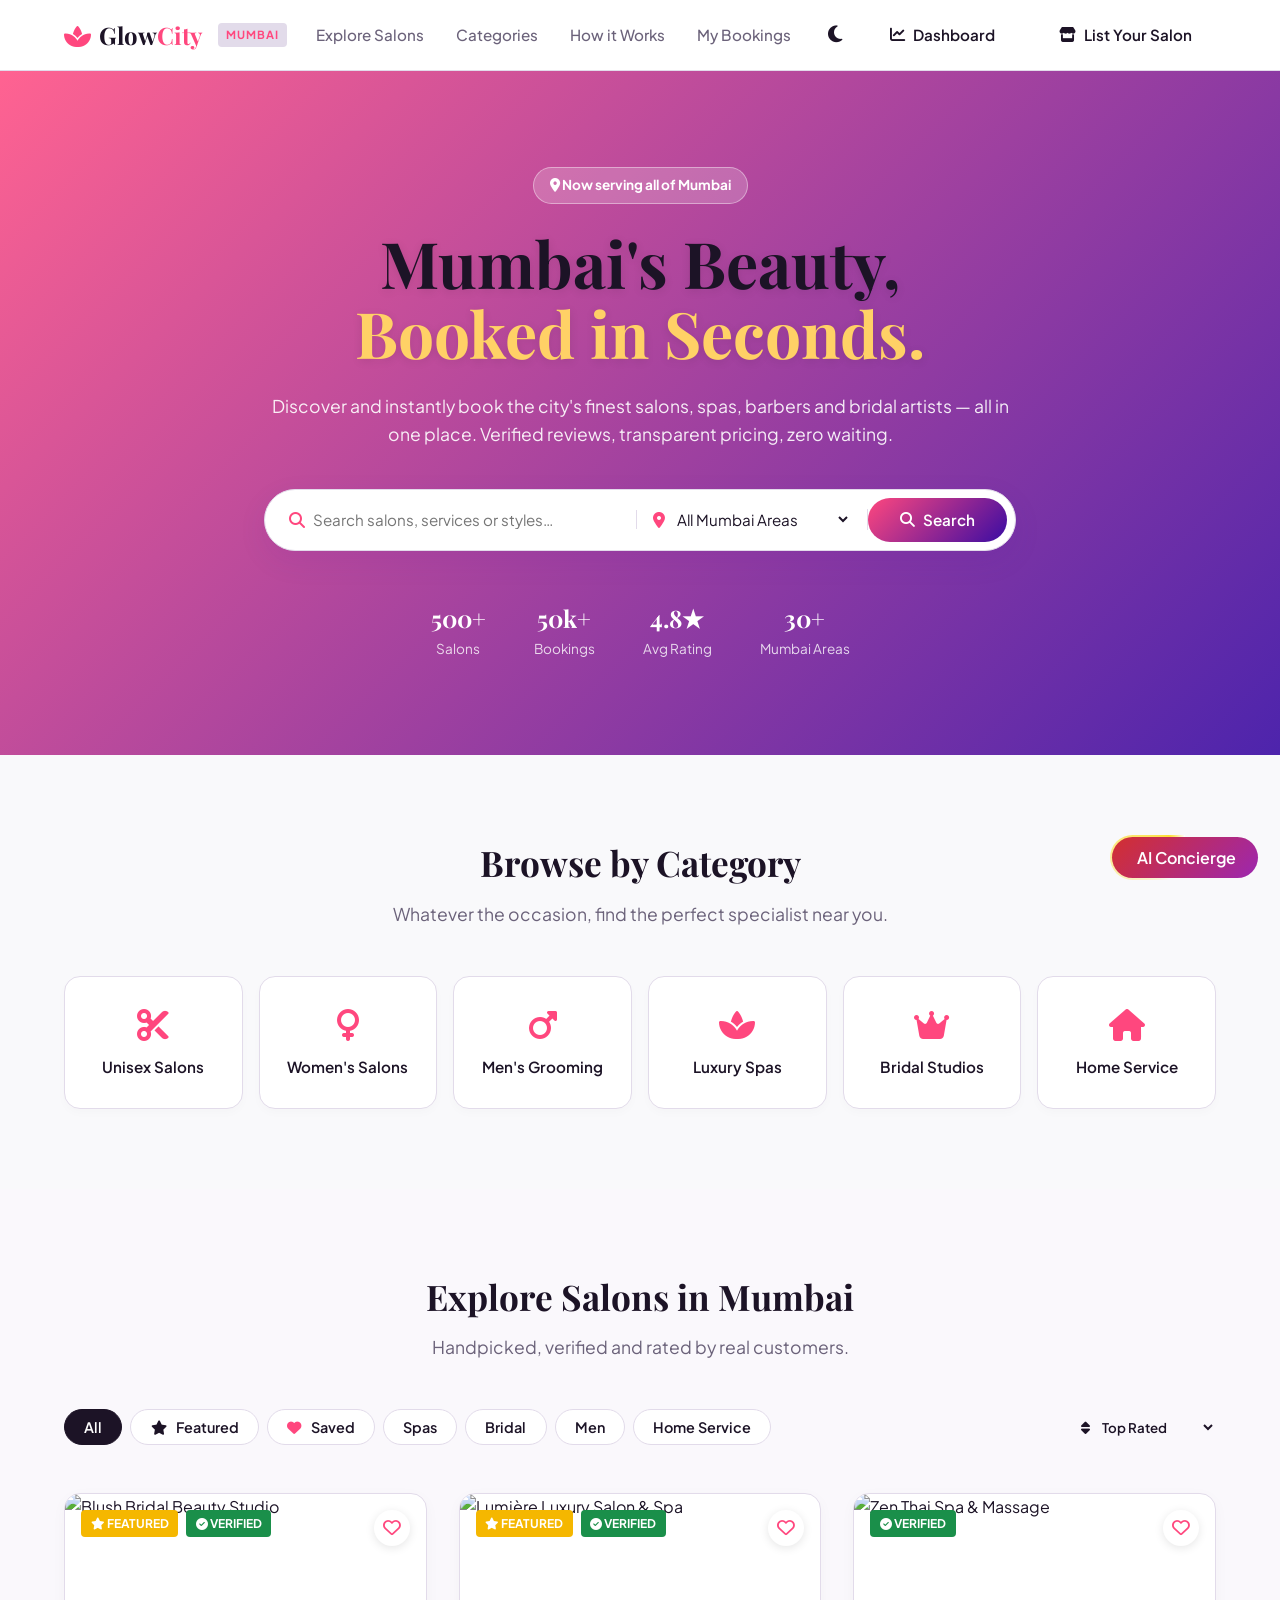
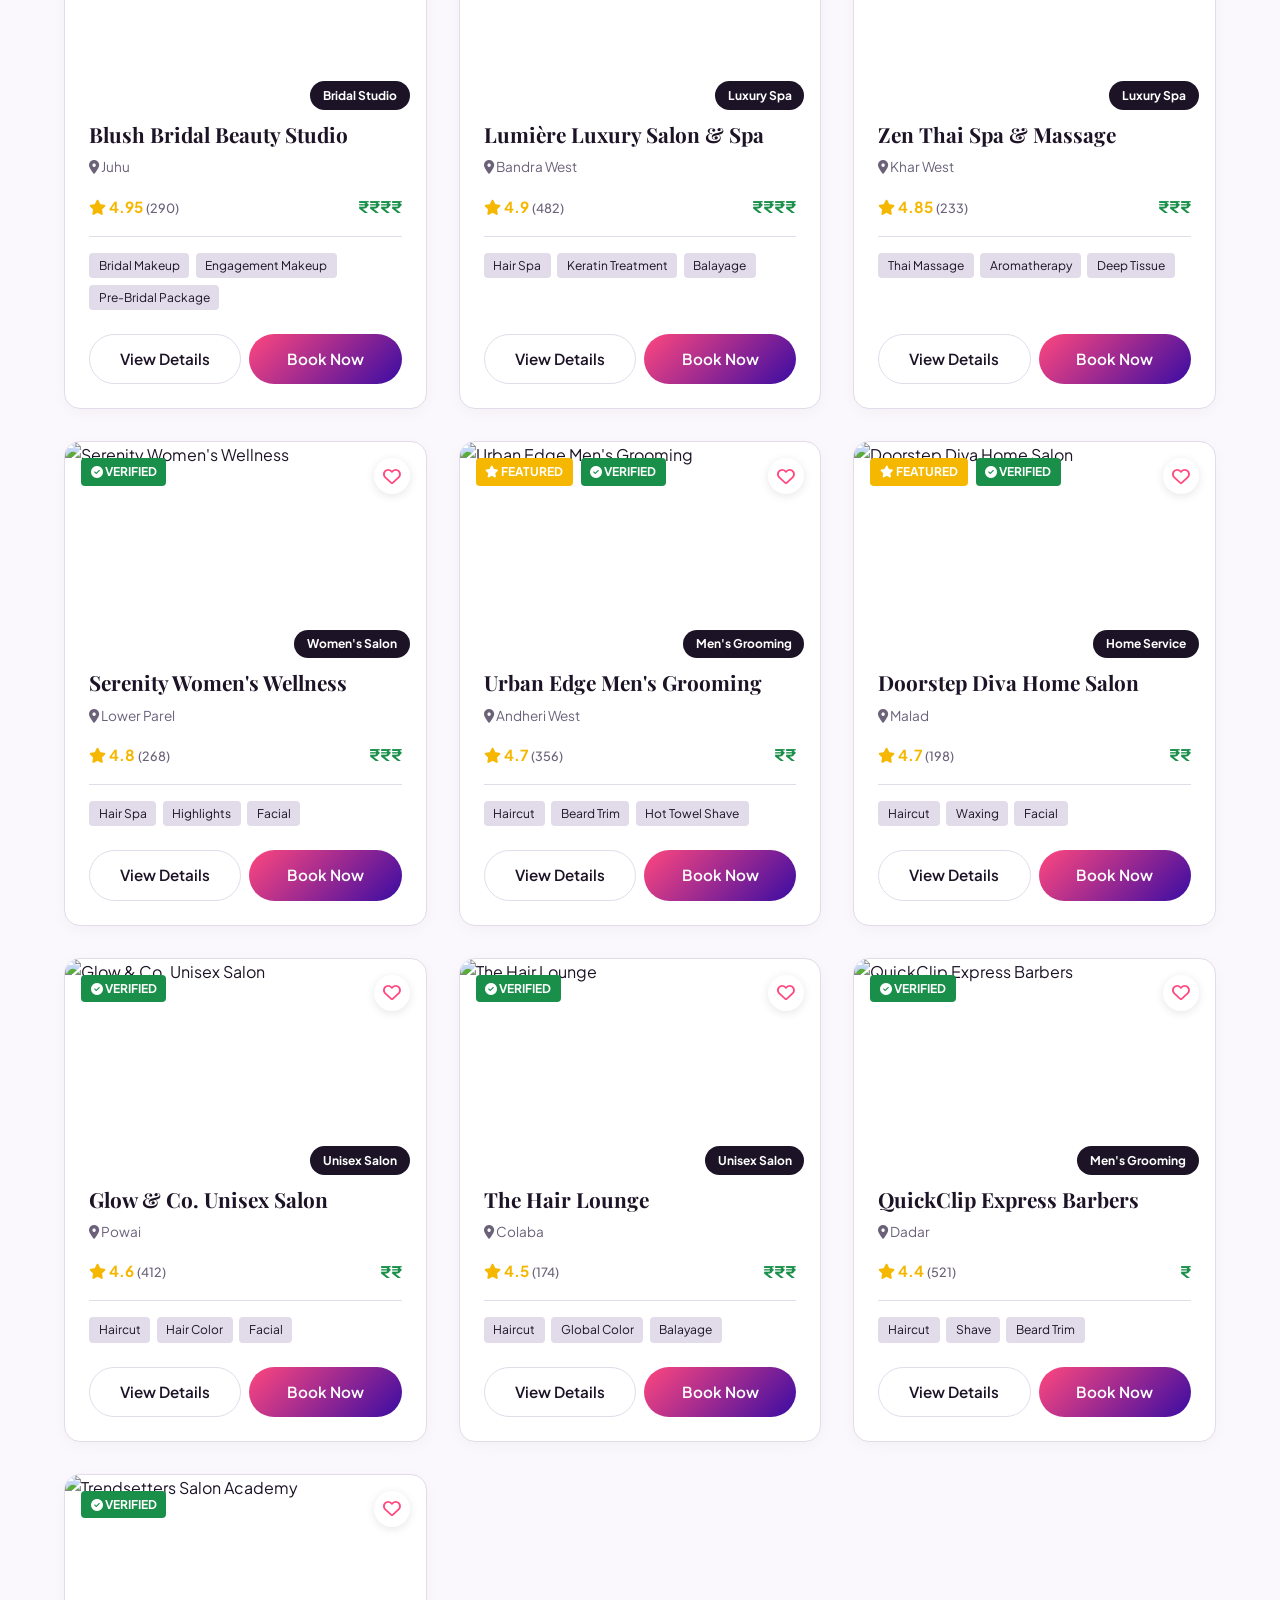
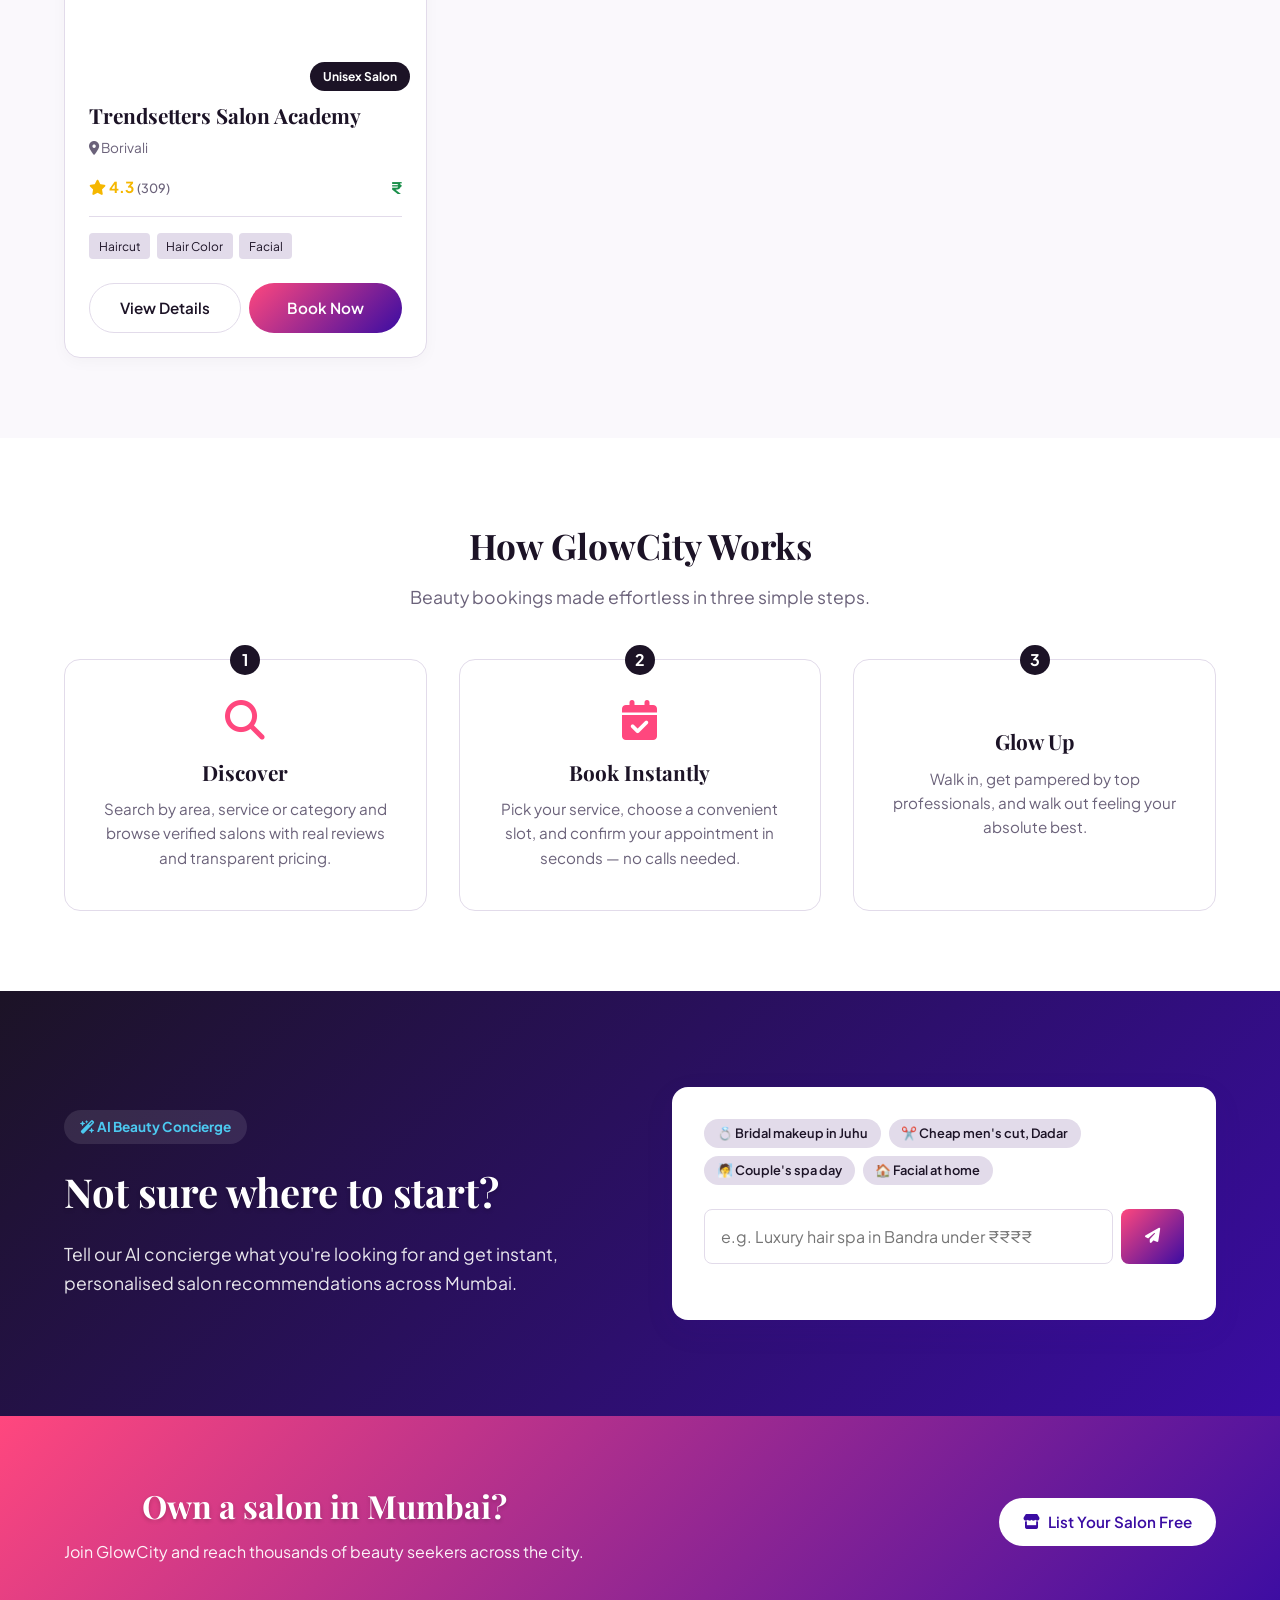
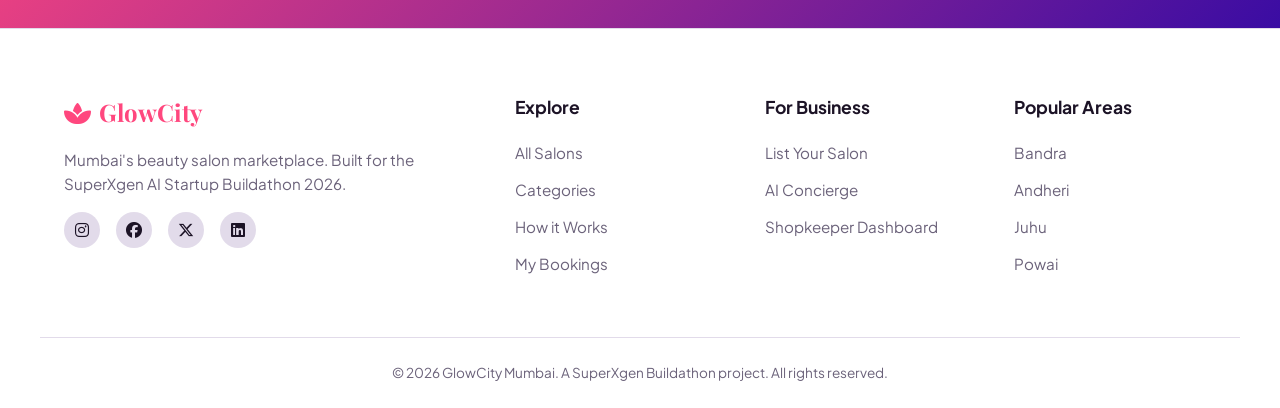
==== commit 38970c00: "Fix text contrast in gradient banners using inline styles - Applied inline CSS to the AI Concierge a" ====
--- a/index.html
+++ b/index.html
@@ -22,6 +22,43 @@
     color: #f5f5f5 !important;
     transition: none !important; 
   }
+  /* --- ACTIVE NAVIGATION HIGHLIGHT (SCROLLSPY) --- */
+.main-nav a {
+  position: relative;
+  transition: color 0.3s ease;
+}
+
+/* The animated underline placeholder */
+.main-nav a::after {
+  content: '';
+  position: absolute;
+  bottom: -6px; /* Positions it nicely under the text */
+  left: 0;
+  width: 0; /* Starts hidden */
+  height: 3px;
+  background-color: #9c27b0; /* Modern purple brand color for light mode */
+  border-radius: 2px;
+  transition: width 0.3s ease; /* Smooth sliding expansion effect */
+}
+
+/* Active Highlight Class */
+.main-nav a.active-nav {
+  color: #9c27b0 !important;
+  font-weight: 700;
+}
+
+.main-nav a.active-nav::after {
+  width: 100%; /* Expands across the link when active */
+}
+
+/* Dark Mode Adjustments for the Highlight */
+body.dark-mode .main-nav a.active-nav {
+  color: var(--gold, #ffd700) !important;
+}
+
+body.dark-mode .main-nav a.active-nav::after {
+  background-color: var(--gold, #ffd700); /* Glows gold in dark mode */
+}
 </style>
 </head>
 <body>
@@ -175,7 +212,7 @@
   <div class="container ai-inner">
     <div class="ai-copy">
       <span class="ai-tag"><i class="fas fa-wand-magic-sparkles"></i> AI Beauty Concierge</span>
-      <h2>Not sure where to start?</h2>
+      <h2 style="color: #ffffff !important; text-shadow: 0 2px 4px rgba(0,0,0,0.2);">Not sure where to start?</h2>
       <p>Tell our AI concierge what you're looking for and get instant, personalised salon recommendations across Mumbai.</p>
     </div>
     <div class="ai-box">
@@ -197,7 +234,7 @@
 <section class="cta-band">
   <div class="container cta-inner">
     <div>
-      <h2>Own a salon in Mumbai?</h2>
+      <h2 style="color: #ffffff !important; text-shadow: 0 2px 4px rgba(0,0,0,0.2);">Own a salon in Mumbai?</h2>
       <p>Join GlowCity and reach thousands of beauty seekers across the city.</p>
     </div>
     <a href="list-salon.html" class="btn btn-light"><i class="fas fa-store"></i> List Your Salon Free</a>
@@ -273,10 +310,16 @@
 
 <style>
 /* AI Widget Styling */
-.ai-widget { position: fixed; bottom: 20px; right: 20px; z-index: 1000; font-family: 'Plus Jakarta Sans', sans-serif; }
-/* UPDATED: AI Toggle Button with continuous animation */
-/* 1. BASE BUTTON: Make it a container for the spinning spark */
-/* 1. BASE BUTTON */
+/* AI Widget Styling */
+.ai-widget { 
+  position: fixed; 
+  bottom: 20px; 
+  right: 20px; 
+  z-index: 1000; 
+  font-family: 'Plus Jakarta Sans', sans-serif; 
+}
+
+/* 1. BASE BUTTON: Container for the spinning spark border */
 .ai-toggle-btn { 
   position: relative;
   color: white; 
@@ -368,6 +411,58 @@
 body.dark-mode .user-msg { background: #9c27b0; color: white; }
 body.dark-mode .ai-input-area { background: #1e1e1e; border-top-color: #333; }
 body.dark-mode .ai-input-area input { background: #2c2c2c; color: white; border-color: #444; }
+/* --- ACCENT GRADIENT BANNER CONTRAST FIXES --- */
+
+/* 1. Force the AI Concierge copy to always be bright and readable */
+.ai-copy h2 {
+  color: #ffffff !important;
+  text-shadow: 0 2px 4px rgba(0, 0, 0, 0.15); /* Adds a premium subtle depth */
+}
+
+.ai-copy p {
+  color: rgba(255, 255, 255, 0.9) !important;
+}
+
+/* 2. Force the CTA band at the bottom to always be bright and readable */
+.cta-band h2 {
+  color: #ffffff !important;
+  text-shadow: 0 2px 4px rgba(0, 0, 0, 0.15);
+}
+
+.cta-band p {
+  color: rgba(255, 255, 255, 0.95) !important;
+}
 </style>
+<!-- DYNAMIC SCROLLSPY TRACKER script -->
+<script>
+document.addEventListener('DOMContentLoaded', () => {
+  const sections = document.querySelectorAll('section[id]');
+  const navLinks = document.querySelectorAll('.main-nav a[href^="#"]');
+
+  const observerOptions = {
+    root: null,
+    rootMargin: '-20% 0px -60% 0px', // Focuses on the section currently filling the middle viewport area
+    threshold: 0
+  };
+
+  const observer = new IntersectionObserver((entries) => {
+    entries.forEach(entry => {
+      if (entry.isIntersecting) {
+        const id = entry.target.getAttribute('id');
+        
+        navLinks.forEach(link => {
+          if (link.getAttribute('href') === `#${id}`) {
+            link.classList.add('active-nav');
+          } else {
+            link.classList.remove('active-nav');
+          }
+        });
+      }
+    });
+  }, observerOptions);
+
+  sections.forEach(section => observer.observe(section));
+});
+</script>
 </body>
 </html>
--- a/css/style.css
+++ b/css/style.css
@@ -481,4 +481,20 @@
 body.dark-mode .salon-cat {
     color: #121212 !important; /* Forces the text to stay dark */
     font-weight: 700; /* Makes it slightly bolder so it pops */
+}
+
+/* --- DARK MODE FIXES FOR DROPDOWN MENUS --- */
+body.dark-mode select, 
+body.dark-mode option {
+    background-color: #1e1e1e !important;
+    color: #f5f5f5 !important;
+}
+
+/* Fix the search bar input text color in dark mode too just in case */
+body.dark-mode .search-field input {
+    color: #f5f5f5 !important;
+}
+
+body.dark-mode .search-field input::placeholder {
+    color: #888 !important;
 }
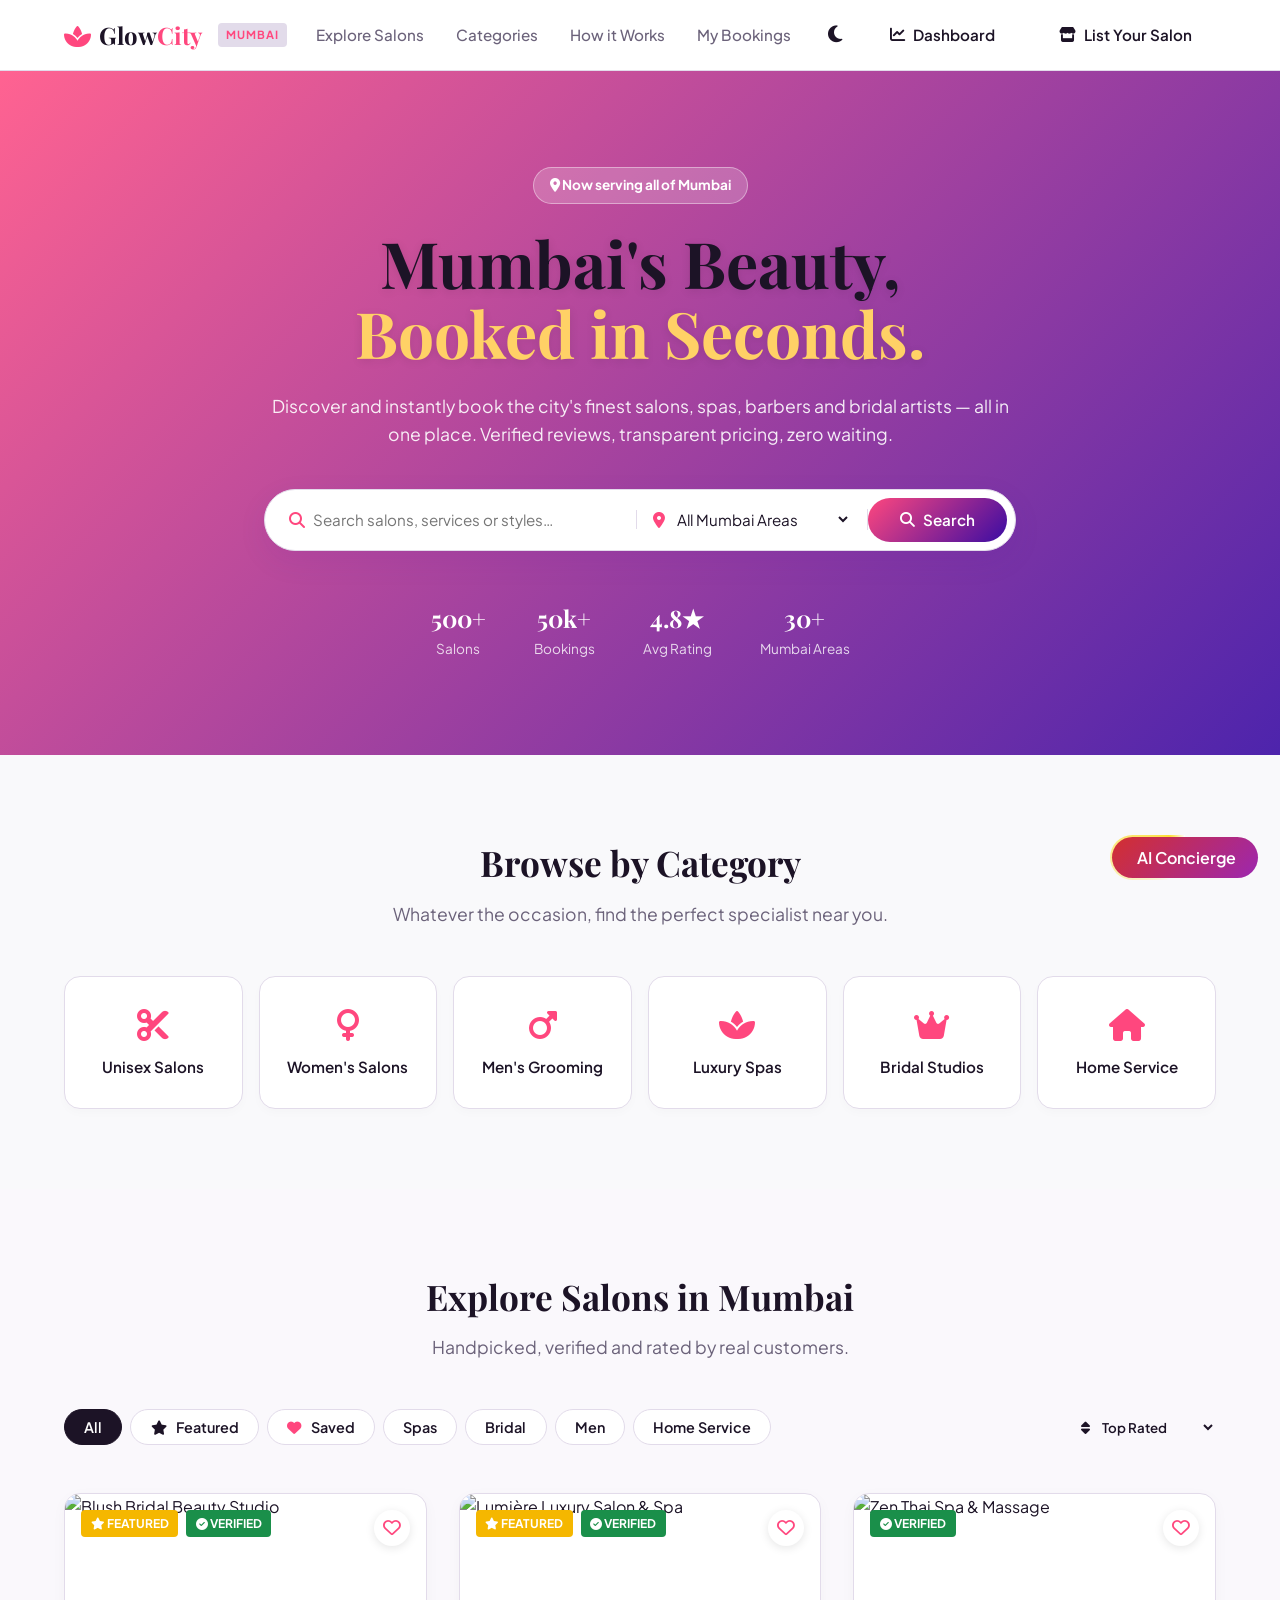
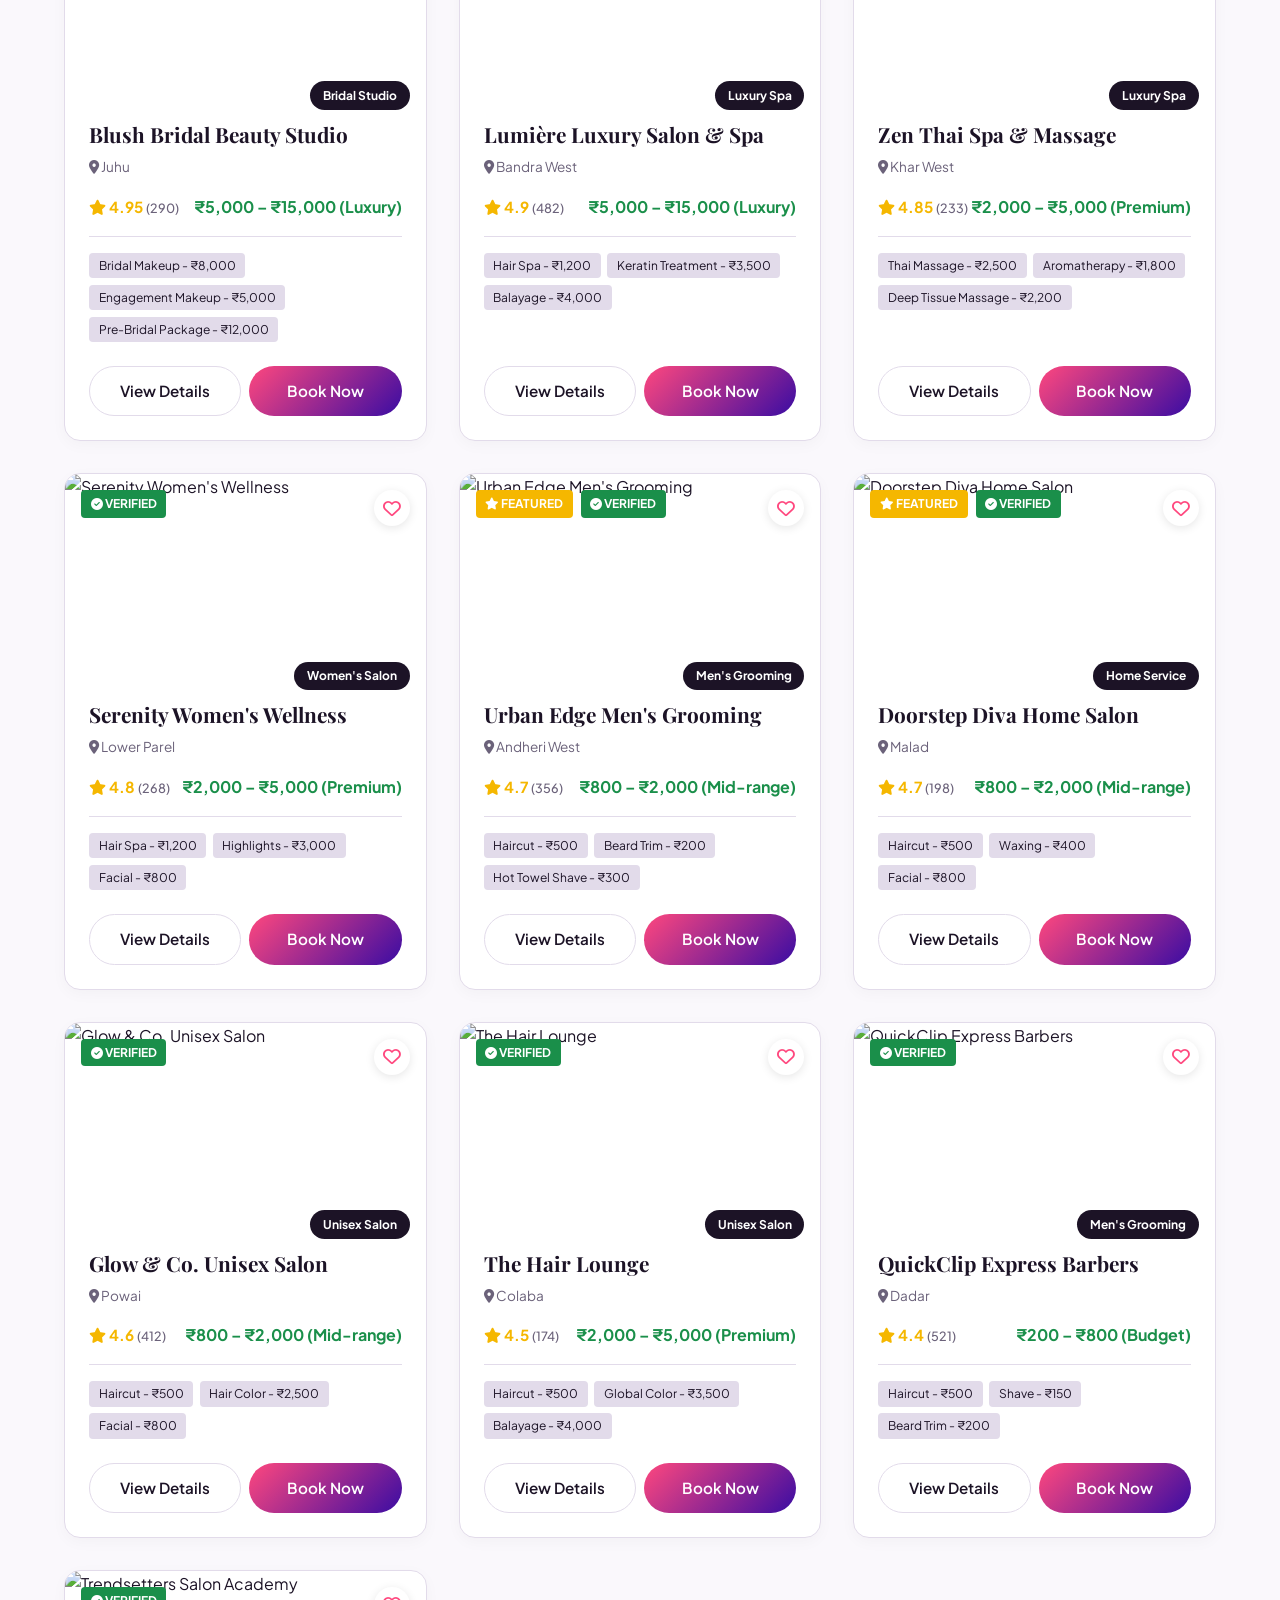
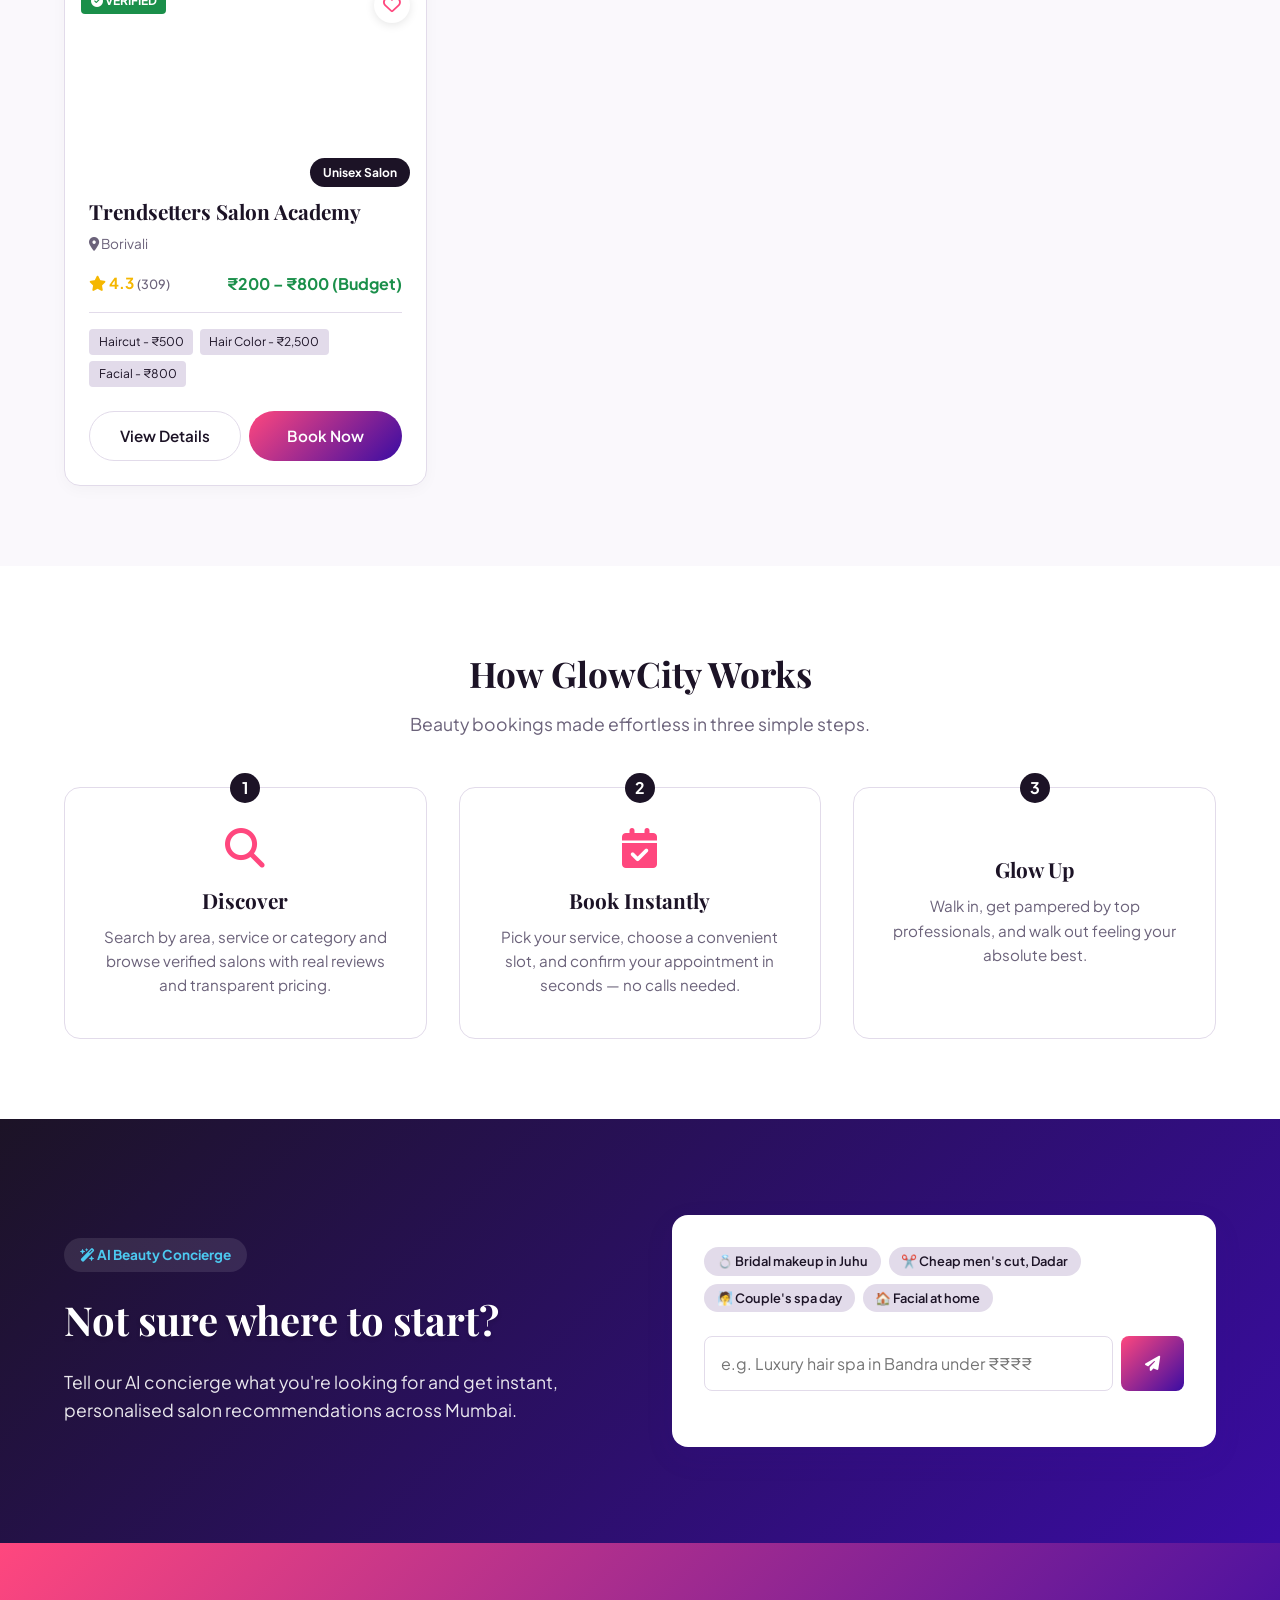
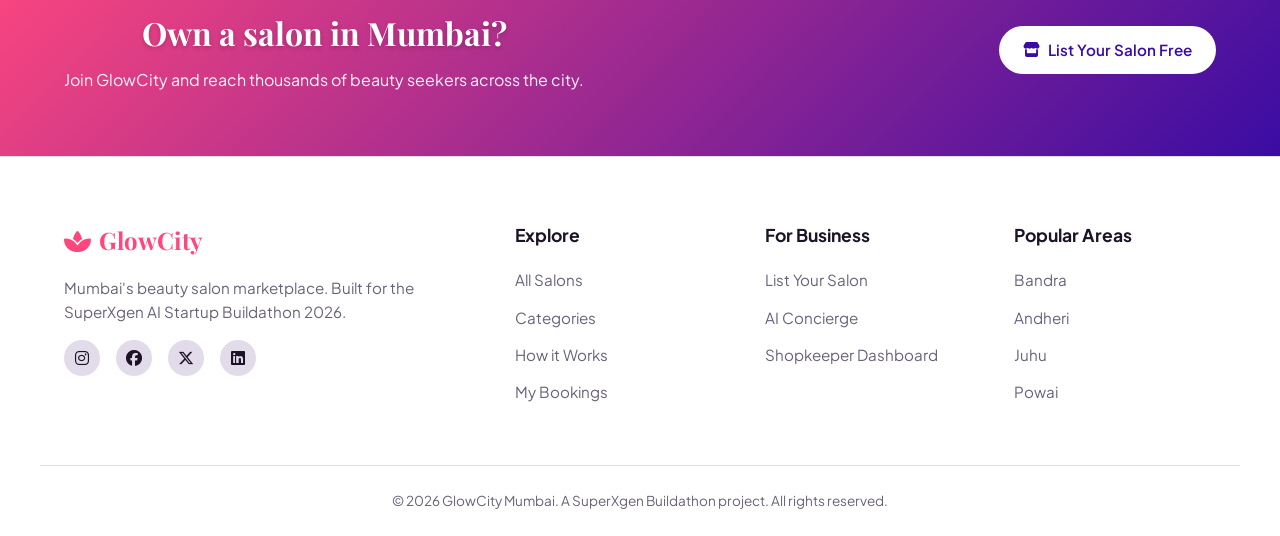
==== commit 173bdf43: "feat: final polish — prices, booking fixes, hero text, dark mode" ====
--- a/index.html
+++ b/index.html
@@ -432,6 +432,23 @@
 .cta-band p {
   color: rgba(255, 255, 255, 0.95) !important;
 }
+/* --- GLOBAL DARK MODE TEXT FIX --- */
+/* Forces all standard headings and paragraphs to turn white in dark mode */
+body.dark-mode h1,
+body.dark-mode h2,
+body.dark-mode h3,
+body.dark-mode h4,
+body.dark-mode h5,
+body.dark-mode h6 {
+  color: #ffffff !important;
+}
+
+/* Turns standard paragraph text to a readable light grey in dark mode */
+body.dark-mode section > p,
+body.dark-mode .section-header p,
+body.dark-mode .how-it-works p {
+  color: rgba(255, 255, 255, 0.85) !important;
+}
 </style>
 <!-- DYNAMIC SCROLLSPY TRACKER script -->
 <script>
--- a/css/style.css
+++ b/css/style.css
@@ -364,11 +364,14 @@
 body:not(.dark-mode) .salon-name,
 body:not(.dark-mode) .section-head h2,
 body:not(.dark-mode) .category-card span,
-body:not(.dark-mode) .stat-card h3,
+body:not(.dark-mode) .stat-card h3 {
+  color: #1c1326 !important;
+}
+
 body:not(.dark-mode) h1,
 body:not(.dark-mode) h2,
 body:not(.dark-mode) h3 {
-  color: #1c1326 !important;
+  color: #1c1326;
 }
 
 /* Forces secondary text and locations back to grey when dark mode is OFF */
@@ -497,4 +500,82 @@
 
 body.dark-mode .search-field input::placeholder {
     color: #888 !important;
+}
+
+/* --- GLOBAL ACTIVE NAVIGATION HIGHLIGHT --- */
+.main-nav a {
+  position: relative;
+  transition: color 0.3s ease;
+}
+
+.main-nav a::after {
+  content: '';
+  position: absolute;
+  bottom: -6px; 
+  left: 0;
+  width: 0; 
+  height: 3px;
+  background-color: #9c27b0; 
+  border-radius: 2px;
+  transition: width 0.3s ease; 
+}
+
+/* Active Highlight Classes */
+.main-nav a.active-nav,
+.header-actions a.active-nav {
+  color: #9c27b0 !important;
+  font-weight: 700;
+}
+
+.main-nav a.active-nav::after,
+.header-actions a.active-nav::after {
+  width: 100%; 
+}
+
+/* Dark Mode Adjustments */
+body.dark-mode .main-nav a.active-nav,
+body.dark-mode .header-actions a.active-nav {
+  color: var(--gold, #ffd700) !important;
+}
+
+body.dark-mode .main-nav a.active-nav::after,
+body.dark-mode .header-actions a.active-nav::after {
+  background-color: var(--gold, #ffd700); 
+}
+/* =========================================
+   HERO TEXT OVERRIDE — ALWAYS WHITE
+   ========================================= */
+
+/* This must come AFTER the h1/h2/h3 light mode rule */
+body:not(.dark-mode) .detail-hero h1,
+body:not(.dark-mode) .detail-hero h2,
+body:not(.dark-mode) .detail-hero h3,
+body:not(.dark-mode) .detail-hero-content h1,
+body:not(.dark-mode) .detail-hero-content h2,
+body:not(.dark-mode) .detail-hero-content h3,
+body:not(.dark-mode) .detail-hero-inner h1,
+body:not(.dark-mode) .detail-hero-inner h2,
+body:not(.dark-mode) .detail-hero-inner h3,
+body:not(.dark-mode) .detail-title {
+  color: #ffffff !important;
+  text-shadow: 
+    0 2px 4px rgba(0,0,0,1),
+    0 4px 20px rgba(0,0,0,0.9) !important;
+}
+
+body:not(.dark-mode) .detail-hero .breadcrumb,
+body:not(.dark-mode) .detail-hero .breadcrumb a,
+body:not(.dark-mode) .detail-hero .detail-tags span {
+  color: #ffffff !important;
+  text-shadow: 0 1px 4px rgba(0,0,0,0.9) !important;
+}
+
+/* Darker overlay so text is always readable */
+.detail-hero::after {
+  background: linear-gradient(
+    to top,
+    rgba(0,0,0,0.92) 0%,
+    rgba(0,0,0,0.60) 40%,
+    rgba(0,0,0,0.20) 100%
+  ) !important;
 }
